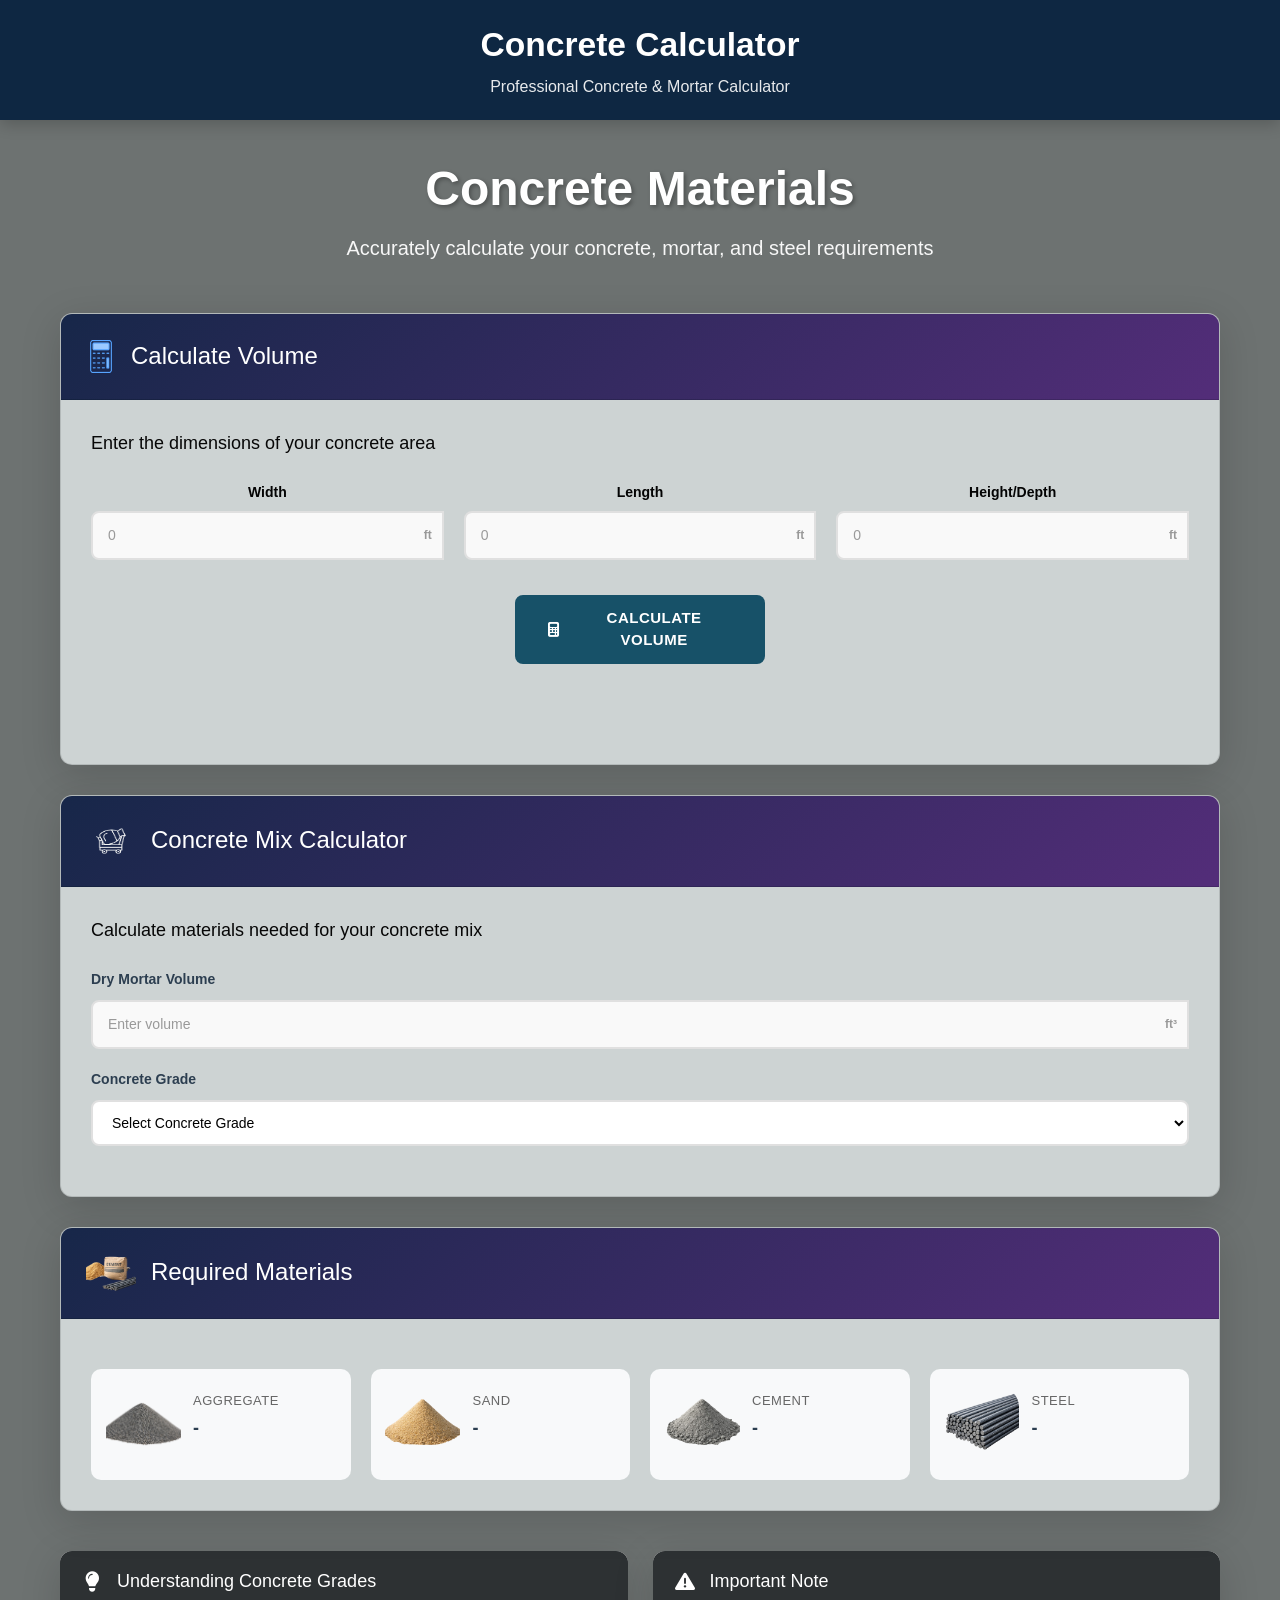
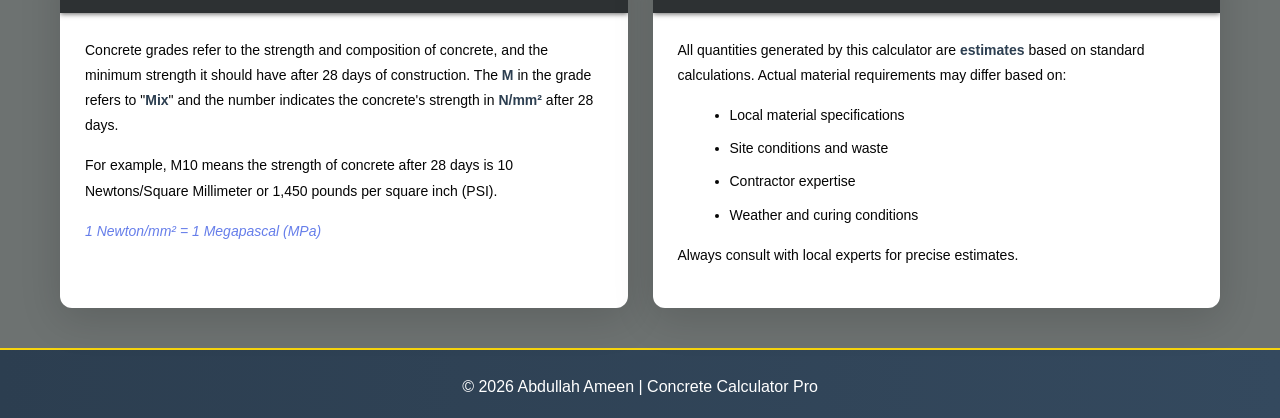
==== index.html @ f5967cc0 "new updates" ====
<!DOCTYPE html>
<html lang="en">
<head>
    <meta charset="UTF-8">
    <meta name="viewport" content="width=device-width, initial-scale=1.0">  
    <link rel="stylesheet" href="css/bootstrap.min.css">
    <link rel="stylesheet" href="css/style.css">
    <link rel="stylesheet" href="data/all.min.css">
    <link rel="stylesheet" href="data/webfonts/fa-regular-400.woff2">
    <title>Concrete Calculator - Professional Grade</title>
    <meta property="og:image:type" content="contents/concretecalculator.PNG" />
</head>
<body>
    <!-- Navigation Header -->
    <nav class="navbar">
        <div class="nav-container">
            <div class="nav-brand">
            
                <span style="font-weight: bold; font-size: 1.2em;">Concrete Calculator</span>
            </div>
            <p class="nav-subtitle">Professional Concrete & Mortar Calculator</p>
        </div>
    </nav>

    <div class="main-container">
        <!-- Hero Section -->
        <div class="hero-section">
            <div class="hero-content">
                <h1>Concrete Materials</h1>
                <p>Accurately calculate your concrete, mortar, and steel requirements</p>
            </div>
        </div>

        <!-- Main Content -->
        <div class="content-wrapper">
            <!-- Volume Calculator Section -->
            <div class="card volume-card">
                <div class="card-header">
                    <img src="data/calculator.png" alt="" class="icon">
                    <h2>Calculate Volume</h2>
                </div>
                <div class="card-body">
                    <p class="section-description">Enter the dimensions of your concrete area</p>
                    <form id="calculationForm" class="dimension-form">
                        <div class="form-row">
                            <div class="form-group">
                                <label for="a">Width</label>
                                <div class="input-group">
                                    <input type="number" id="a" placeholder="0" step="0.1" min="0">
                                    <span class="unit">ft</span>
                                </div>
                            </div>
                            <div class="form-group">
                                <label for="b">Length</label>
                                <div class="input-group">
                                    <input type="number" id="b" placeholder="0" step="0.1" min="0">
                                    <span class="unit">ft</span>
                                </div>
                            </div>
                            <div class="form-group">
                                <label for="c">Height/Depth</label>
                                <div class="input-group">
                                    <input type="number" id="c" placeholder="0" step="0.1" min="0">
                                    <span class="unit">ft</span>
                                </div>
                            </div>
                        </div>
                        <button type="button" onclick="calculate()" class="btn btn-primary allignment">
                            <i class="fas fa-calculator"></i> Calculate Volume
                        </button>
                    </form>
                    <div id="result" class="result-box"></div>
                </div>
            </div>

            <!-- Mortar Calculator Section -->
            <div class="card mortar-card">
                <div class="card-header">
                    <img src="data/mix.png" alt="" class="icon1">
                    <h2>Concrete Mix Calculator</h2>
                </div>
                <div class="card-body">
                    <p class="section-description">Calculate materials needed for your concrete mix</p>
                    
                    <div class="input-section">
                        <label for="moratrVolume" class="label-title">Dry Mortar Volume</label>
                        <div class="input-group">
                            <input type="number" id="moratrVolume" placeholder="Enter volume" step="0.1" min="0">
                            <span class="unit">ft³</span>
                        </div>
                    </div>

                    <div class="input-section">
                        <label for="ConcreteMarks" class="label-title">Concrete Grade</label>
                        <select id="ConcreteMarks" onchange="mortarcalculator()" class="select-grade">
                            <option value="" disabled selected>Select Concrete Grade</option>
                            <option value="M5-1:5:10">M5 - 1:5:10 (Weak)</option>
                            <option value="M7.5-1:4:8">M7.5 - 1:4:8</option>
                            <option value="M10-1:3:6">M10 - 1:3:6</option>
                            <option value="M15-1:2:4">M15 - 1:2:4</option>
                            <option value="M20-1:1.5:3">M20 - 1:1.5:3</option>
                            <option value="M25-1:1:2">M25 - 1:1:2 (Strong)</option>
                        </select>
                    </div>
                </div>
            </div>

            <!-- Results Section -->
            <div class="card results-card">
                <div class="card-header">
                    <img src="data/materials.png" alt="" class="icon1">
                    <h2>Required Materials</h2>
                </div>
                <div class="card-body">
                    <div class="results-grid">
                        <div class="result-item">
                            <div class="result-icon aggregate-icon">
                                <img src="assets/icons/aggregate.png" alt="Aggregate" class="result-icon-img">
                            </div>
                            <div class="result-content">
                                <p class="result-label">Aggregate</p>
                                <p class="result-value" id="aggregateResult">-</p>
                            </div>
                        </div>
                        <div class="result-item">
                            <div class="result-icon sand-icon">
                                <img src="assets/icons/sand.png" alt="Sand" class="result-icon-img">
                            </div>
                            <div class="result-content">
                                <p class="result-label">Sand</p>
                                <p class="result-value" id="sandResult">-</p>
                            </div>
                        </div>
                        <div class="result-item">
                            <div class="result-icon cement-icon">
                                <img src="assets/icons/cement.png" alt="Cement" class="result-icon-img">
                            </div>
                            <div class="result-content">
                                <p class="result-label">Cement</p>
                                <p class="result-value" id="cementResult">-</p>
                            </div>
                        </div>
                        <div class="result-item">
                            <div class="result-icon steel-icon">
                                <img src="assets/icons/steel.png" alt="Steel" class="result-icon-img">
                            </div>
                            <div class="result-content">
                                <p class="result-label">Steel</p>
                                <p class="result-value" id="steelResult">-</p>
                            </div>
                        </div>
                    </div>
                </div>
            </div>

            <!-- Information Section -->
            <div class="info-section">
                <div class="info-card notes-card">
                    <div class="info-header">
                        <i class="fas fa-lightbulb"></i>
                        <h3>Understanding Concrete Grades</h3>
                    </div>
                    <div class="info-content">
                        <p>Concrete grades refer to the strength and composition of concrete, and the minimum strength it should have after 28 days of construction. The <strong>M</strong> in the grade refers to "<strong>Mix</strong>" and the number indicates the concrete's strength in <strong>N/mm²</strong> after 28 days.</p>
                        <p>For example, M10 means the strength of concrete after 28 days is 10 Newtons/Square Millimeter or 1,450 pounds per square inch (PSI).</p>
                        <p><em>1 Newton/mm² = 1 Megapascal (MPa)</em></p>
                    </div>
                </div>

                <div class="info-card disclaimer-card">
                    <div class="info-header">
                        <i class="fas fa-exclamation-triangle"></i>
                        <h3>Important Note</h3>
                    </div>
                    <div class="info-content">
                        <p>All quantities generated by this calculator are <strong>estimates</strong> based on standard calculations. Actual material requirements may differ based on:</p>
                        <ul>
                            <li>Local material specifications</li>
                            <li>Site conditions and waste</li>
                            <li>Contractor expertise</li>
                            <li>Weather and curing conditions</li>
                        </ul>
                        <p>Always consult with local experts for precise estimates.</p>
                    </div>
                </div>
            </div>
        </div>
    </div>

    <!-- Footer -->
    <footer class="footer">
        <div class="footer-content">
            <p>&copy; <span id="year"></span> Abdullah Ameen | Concrete Calculator Pro</p>
        </div>
    </footer>

    <script type="text/javascript" src="js/script.js"></script>
</body>
</html>
---- css/style.css ----
* {
    margin: 0;
    padding: 0;
    box-sizing: border-box;
}

body {
    font-family: 'Segoe UI', Tahoma, Geneva, Verdana, sans-serif;
    background: #6d7271;
    min-height: 100vh;
    color: #333;
}

/* Navigation */
.navbar {
    background: #0e2742;
    color: white;
    padding: 20px 0;
    box-shadow: 0 4px 15px rgba(0, 0, 0, 0.2);
    position: sticky;
    top: 0;
    height: 120px;
    z-index: 100;
}

.nav-container {
    max-width: 1200px;
    margin: 0 auto;
    padding: 0 20px;
}

.nav-brand {
    font-size: 28px;
    font-weight: 700;
    display: flex;
    align-items: center;
    gap: 12px;
}

.nav-subtitle {
    font-size: 16px;
    opacity: 0.9;
    margin-top: 5px;
    font-weight: 300;
    text-align: center;
}

/* Main Container */
.main-container {
    max-width: 1200px;
    margin: 0 auto;
    padding: 0 20px;
    padding-top: 40px;
    padding-bottom: 40px;
}

/* Hero Section */
.hero-section {
    text-align: center;
    color: white;
    margin-bottom: 50px;
    animation: fadeInDown 0.8s ease-out;
}

.hero-content h1 {
    font-size: 48px;
    font-weight: 800;
    margin-bottom: 15px;
    text-shadow: 2px 2px 4px rgba(0, 0, 0, 0.3);
}

.hero-content p {
    font-size: 20px;
    opacity: 0.95;
    font-weight: 300;
}

/* Cards */
.card {
    background: rgb(205, 211, 211);
    border-radius: 12px;
    box-shadow: 0 10px 40px rgba(0, 0, 0, 0.15);
    margin-bottom: 30px;
    overflow: hidden;
    animation: fadeInUp 0.8s ease-out;
    transition: transform 0.3s ease, box-shadow 0.3s ease;
}

.card:hover {
    transform: translateY(-5px);
    box-shadow: 0 15px 50px rgba(0, 0, 0, 0.2);
}

.card-header {
    background: linear-gradient(135deg, #172749 0%, #532d79 100%);
    color: white;
    padding: 25px;
    display: flex;
    align-items: center;
    gap: 15px;
    font-size: 24px;
}

.card-header h2 {
    font-size: 24px;
    margin: 0;
}

.card-body {
    padding: 30px;
}

.section-description {
    color: #070707;
    margin-bottom: 25px;
    font-size: 18px;
    font-weight: 500;
}

/* Form Styles */
.dimension-form {
    margin-bottom: 20px;
    text-align: center;
}

.form-row {
    display: grid;
    grid-template-columns: repeat(auto-fit, minmax(150px, 1fr));
    gap: 20px;
    margin-bottom: 35px;
}

.form-group {
    display: flex;
    flex-direction: column;
}

.form-group label {
    font-weight: 600;
    margin-bottom: 8px;
    color: #030303;
    font-size: 14px;
}

.input-group {
    position: relative;
    display: flex;
    align-items: center;
}

.input-group input,
.input-group select {
    width: 100%;
    padding: 12px 40px 12px 15px;
    border: 2px solid #e0e0e0;
    border-radius: 8px;
    font-size: 14px;
    transition: all 0.3s ease;
    background: #f9f9f9;
}

.input-group input:focus,
.input-group select:focus {
    outline: none;
    border-color: #667eea;
    background: white;
    box-shadow: 0 0 0 4px rgba(102, 126, 234, 0.1);
}

.input-group input::placeholder {
    color: #999;
}

.unit {
    position: absolute;
    right: 12px;
    color: #999;
    font-weight: 600;
    font-size: 12px;
    pointer-events: none;
}

.input-section {
    margin-bottom: 20px;
}

.label-title {
    display: block;
    font-weight: 600;
    margin-bottom: 10px;
    color: #2c3e50;
    font-size: 14px;
}

#moratrVolume,
#ConcreteMarks {
    width: 100%;
}

.select-grade {
    width: 100%;
    padding: 12px 15px;
    border: 2px solid #e0e0e0;
    border-radius: 8px;
    font-size: 14px;
    background: white;
    cursor: pointer;
    transition: all 0.3s ease;
}

.select-grade:focus {
    outline: none;
    border-color: #667eea;
    box-shadow: 0 0 0 4px rgba(102, 126, 234, 0.1);
}

.select-grade option {
    padding: 8px;
}

/* Buttons */
.btn {
    padding: 12px 30px;
    border: none;
    border-radius: 8px;
    font-size: 15px;
    font-weight: 600;
    cursor: pointer;
    display: inline-flex;
    align-items: center;
    gap: 10px;
    transition: all 0.3s ease;
    text-transform: uppercase;
    letter-spacing: 0.5px;
}

.btn-primary {
    background: #175168;
    color: white;
    width: auto;
    
}

.btn-primary:hover {
    transform: translateY(-2px);
    box-shadow: 0 8px 20px rgba(102, 126, 234, 0.3);
    
}

.btn-primary:active {
    transform: translateY(0);
}

/* Result Box */
.result-box {
    margin-top: 20px;
    padding: 15px 20px;
    background: linear-gradient(135deg, #e8f4f8 0%, #f0e8f8 100%);
    border-left: 4px solid #667eea;
    border-radius: 8px;
    font-size: 16px;
    font-weight: 600;
    color: #2c3e50;
    min-height: 50px;
    display: flex;
    align-items: center;
    justify-content: center;
    animation: slideInUp 0.5s ease-out;
}

.result-box:empty {
    visibility: hidden;
}

/* Results Grid */
.results-grid {
    display: grid;
    grid-template-columns: repeat(auto-fit, minmax(200px, 1fr));
    gap: 20px;
    margin-top: 20px;
}

.result-item {
    display: flex;
    align-items: center;
    padding: 20px;
    background: #f8f9fa;
    border-radius: 10px;
    border: 2px solid transparent;
    transition: all 0.3s ease;
}

.result-item:hover {
    border-color: #667eea;
    background: #f0f3ff;
    transform: translateY(-3px);
}

.result-icon {
    width: 60px;
    height: 60px;
    border-radius: 50%;
    display: flex;
    align-items: center;
    justify-content: center;
    font-size: 24px;
    margin-right: 20px;
    flex-shrink: 0;
}

.result-icon-img {
    width: 75px;
    height: 75px;
    object-fit: contain;
    display: block;
    border-radius: 20px;
    
}

.result-content {
    flex-grow: 1;
}

.result-label {
    color: #666;
    font-size: 13px;
    font-weight: 500;
    text-transform: uppercase;
    letter-spacing: 0.5px;
    margin-bottom: 5px;
}

.result-value {
    font-size: 18px;
    font-weight: 700;
    color: #2c3e50;
}

/* Info Section */
.info-section {
    display: grid;
    grid-template-columns: repeat(auto-fit, minmax(300px, 1fr));
    gap: 25px;
    margin-top: 40px;
}

.info-card {
    background: white;
    border-radius: 12px;
    box-shadow: 0 10px 40px rgba(0, 0, 0, 0.15);
    overflow: hidden;
    animation: fadeInUp 1s ease-out;
}

.info-header {
    background: #2d3133 ;
    color: white;
    padding: 20px;
    display: flex;
    align-items: center;
    gap: 12px;
    font-size: 20px;
    box-shadow: 0 1px 5px rgba(0, 0, 0, 0.6);
}


.info-header h3 {
    font-size: 18px;
    margin: 0;
}

.info-content {
    padding: 25px;
    line-height: 1.8;
    color: #050505;
    font-size: 14px;
}

.info-content p {
    margin-bottom: 15px;
}

.info-content ul {
    margin-left: 20px;
    margin-bottom: 15px;
}

.info-content li {
    margin-bottom: 8px;
}

.info-content strong {
    color: #2c3e50;
    font-weight: 600;
}

.info-content em {
    color: #667eea;
}

/* Footer */
.footer {
    background: linear-gradient(90deg, #2c3e50 0%, #34495e 100%);
    color: white;
    text-align: center;
    padding: 20px;
    border-top: 2px solid #f7d40e;
    height: 70px;
}

.footer-content p {
    margin: 5px 0;
}

.footer-subtitle {
    font-size: 13px;
    opacity: 0.8;
    font-weight: 300;
    letter-spacing: 1px;
}

/* Animations */
@keyframes fadeInDown {
    from {
        opacity: 0;
        transform: translateY(-30px);
    }
    to {
        opacity: 1;
        transform: translateY(0);
    }
}

@keyframes fadeInUp {
    from {
        opacity: 0;
        transform: translateY(30px);
    }
    to {
        opacity: 1;
        transform: translateY(0);
    }
}

@keyframes slideInUp {
    from {
        opacity: 0;
        transform: translateY(20px);
    }
    to {
        opacity: 1;
        transform: translateY(0);
    }
}

/* Responsive Design */
@media (max-width: 768px) {
    .hero-content h1 {
        font-size: 32px;
    }

    .hero-content p {
        font-size: 16px;
    }

    .card-header {
        padding: 20px;
        font-size: 20px;
    }

    .card-body {
        padding: 20px;
    }

    .form-row {
        grid-template-columns: 1fr;
    }

    .results-grid {
        grid-template-columns: 1fr;
    }

    .result-item {
        flex-direction: column;
        text-align: center;
    }

    .result-icon {
        margin-right: 0;
        margin-bottom: 15px;
    }
}

/* Utility Classes */
output {
    display: block;
}

input::-webkit-outer-spin-button,
input::-webkit-inner-spin-button {
    -webkit-appearance: none;
    margin: 0;
}

input[type=number] {
    -moz-appearance: textfield;
}

.allignment{
    width: 250px;
    text-align: center;
    item-align: center;
}

.icon{
    width: 30px;
    height: 35px;
   
}

.icon1{
    width: 50px;
    height: 40px;
}
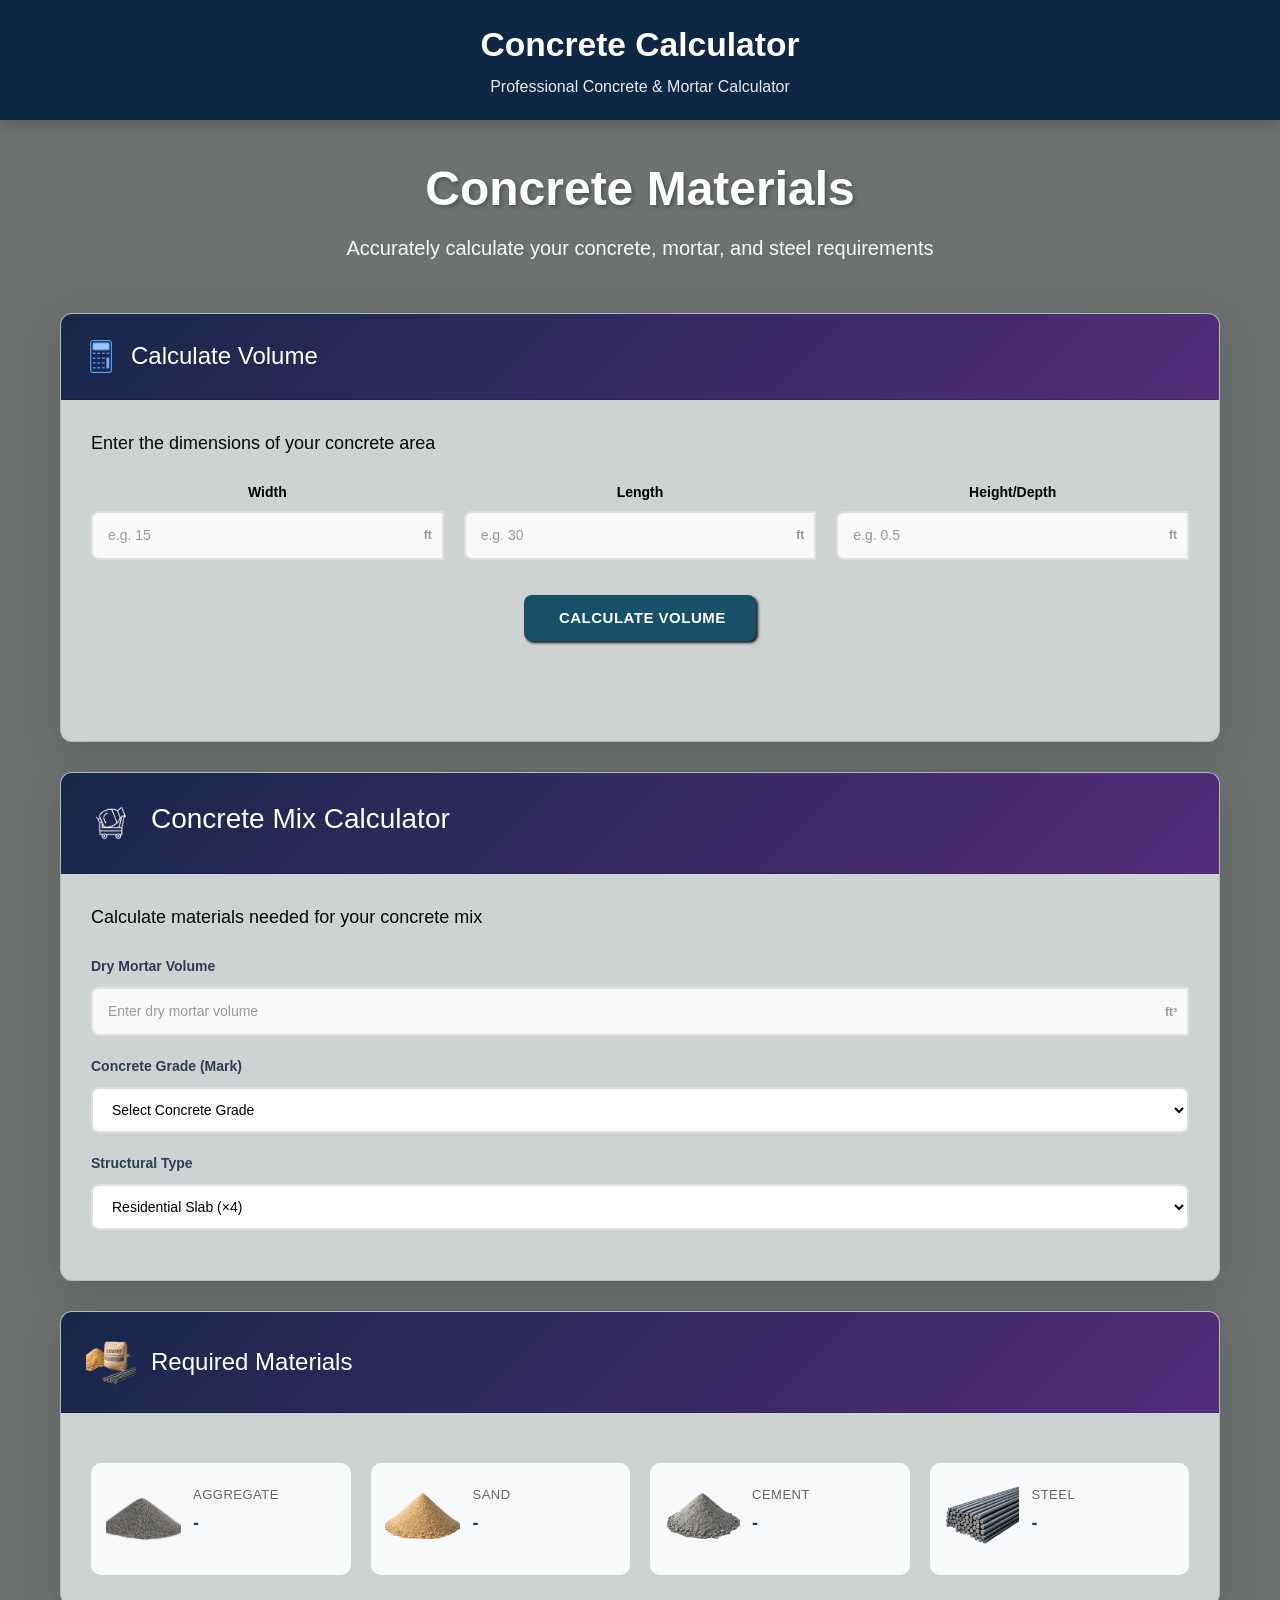
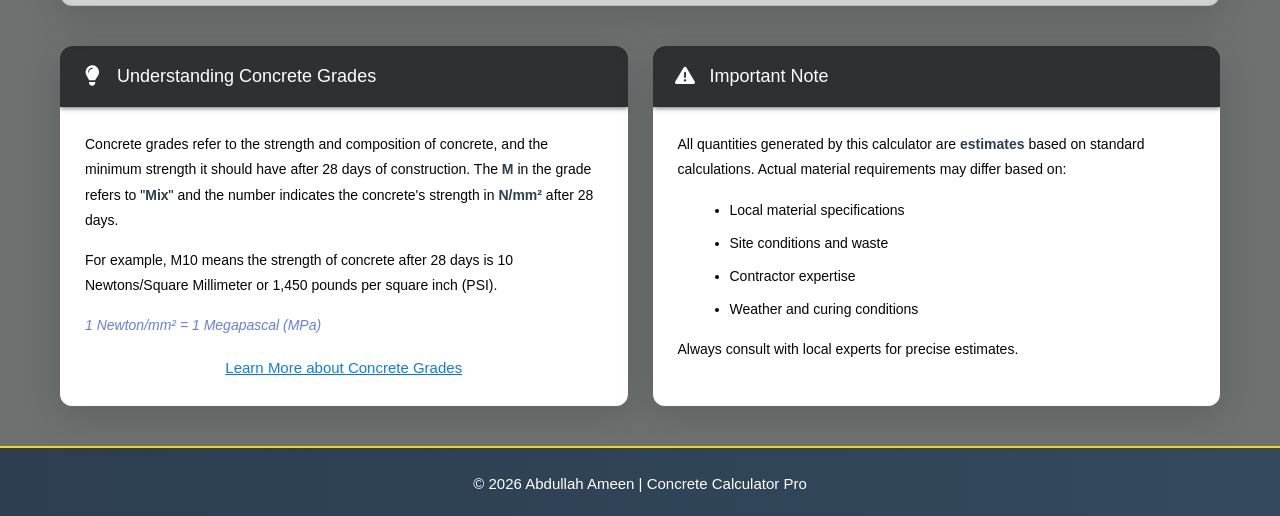
==== commit 62611204: "more data added" ====
--- a/index.html
+++ b/index.html
@@ -7,8 +7,8 @@
     <link rel="stylesheet" href="css/style.css">
     <link rel="stylesheet" href="data/all.min.css">
     <link rel="stylesheet" href="data/webfonts/fa-regular-400.woff2">
-    <title>Concrete Calculator - Professional Grade</title>
-    <meta property="og:image:type" content="contents/concretecalculator.PNG" />
+    <title>Concrete Materials Calculator - Professional Grade</title>
+    <meta property="og:image:type" content="data/materials.png" />
 </head>
 <body>
     <!-- Navigation Header -->
@@ -37,7 +37,7 @@
             <div class="card volume-card">
                 <div class="card-header">
                     <img src="data/calculator.png" alt="" class="icon">
-                    <h2>Calculate Volume</h2>
+                    <h2> Calculate Volume</h2>
                 </div>
                 <div class="card-body">
                     <p class="section-description">Enter the dimensions of your concrete area</p>
@@ -46,27 +46,27 @@
                             <div class="form-group">
                                 <label for="a">Width</label>
                                 <div class="input-group">
-                                    <input type="number" id="a" placeholder="0" step="0.1" min="0">
+                                    <input type="number" id="a" placeholder="e.g. 15" step="0.1" min="0">
                                     <span class="unit">ft</span>
                                 </div>
                             </div>
                             <div class="form-group">
                                 <label for="b">Length</label>
                                 <div class="input-group">
-                                    <input type="number" id="b" placeholder="0" step="0.1" min="0">
+                                    <input type="number" id="b" placeholder="e.g. 30" step="0.1" min="0">
                                     <span class="unit">ft</span>
                                 </div>
                             </div>
                             <div class="form-group">
                                 <label for="c">Height/Depth</label>
                                 <div class="input-group">
-                                    <input type="number" id="c" placeholder="0" step="0.1" min="0">
+                                    <input type="number" id="c" placeholder="e.g. 0.5" step="0.1" min="0">
                                     <span class="unit">ft</span>
                                 </div>
                             </div>
                         </div>
                         <button type="button" onclick="calculate()" class="btn btn-primary allignment">
-                            <i class="fas fa-calculator"></i> Calculate Volume
+                         &nbsp;Calculate Volume
                         </button>
                     </form>
                     <div id="result" class="result-box"></div>
@@ -77,7 +77,7 @@
             <div class="card mortar-card">
                 <div class="card-header">
                     <img src="data/mix.png" alt="" class="icon1">
-                    <h2>Concrete Mix Calculator</h2>
+                    <h3>Concrete Mix Calculator</h3>
                 </div>
                 <div class="card-body">
                     <p class="section-description">Calculate materials needed for your concrete mix</p>
@@ -85,13 +85,13 @@
                     <div class="input-section">
                         <label for="moratrVolume" class="label-title">Dry Mortar Volume</label>
                         <div class="input-group">
-                            <input type="number" id="moratrVolume" placeholder="Enter volume" step="0.1" min="0">
+                            <input type="number" id="moratrVolume" placeholder="Enter dry mortar volume" step="0.1" min="0">
                             <span class="unit">ft³</span>
                         </div>
                     </div>
 
                     <div class="input-section">
-                        <label for="ConcreteMarks" class="label-title">Concrete Grade</label>
+                        <label for="ConcreteMarks" class="label-title">Concrete Grade (Mark)</label>
                         <select id="ConcreteMarks" onchange="mortarcalculator()" class="select-grade">
                             <option value="" disabled selected>Select Concrete Grade</option>
                             <option value="M5-1:5:10">M5 - 1:5:10 (Weak)</option>
@@ -102,7 +102,18 @@
                             <option value="M25-1:1:2">M25 - 1:1:2 (Strong)</option>
                         </select>
                     </div>
-                </div>
+
+                    <div class="input-section">
+                        <label for="steelType" class="label-title">Structural Type</label>
+                        <select id="steelType" onchange="mortarcalculator()" class="select-grade">
+                            <option value="residential" selected>Residential Slab (×4)</option>
+                            <option value="footing">Footing (×6)</option>
+                            <option value="beam_column">Beam & Column (×8)</option>
+                            <option value="heavy">Heavily Reinforced (×12)</option>
+                        </select>
+                    </div>
+                </div>
+            
             </div>
 
             <!-- Results Section -->
@@ -164,6 +175,7 @@
                         <p>Concrete grades refer to the strength and composition of concrete, and the minimum strength it should have after 28 days of construction. The <strong>M</strong> in the grade refers to "<strong>Mix</strong>" and the number indicates the concrete's strength in <strong>N/mm²</strong> after 28 days.</p>
                         <p>For example, M10 means the strength of concrete after 28 days is 10 Newtons/Square Millimeter or 1,450 pounds per square inch (PSI).</p>
                         <p><em>1 Newton/mm² = 1 Megapascal (MPa)</em></p>
+                        <div style="text-align:center;"><a href="ConcreteMark.html"  target="_blank"><span style="color:rgb(10, 126, 235); font-size:15px;"> Learn More about Concrete Grades</span></a></div>
                     </div>
                 </div>
 
@@ -190,7 +202,7 @@
     <!-- Footer -->
     <footer class="footer">
         <div class="footer-content">
-            <p>&copy; <span id="year"></span> Abdullah Ameen | Concrete Calculator Pro</p>
+            <p class="footer-text">&copy; <span id="year"></span> Abdullah Ameen | Concrete Calculator Pro</p>
         </div>
     </footer>
 
--- a/css/style.css
+++ b/css/style.css
@@ -232,12 +232,16 @@
     transition: all 0.3s ease;
     text-transform: uppercase;
     letter-spacing: 0.5px;
+    text-align: center;
+    
+    box-shadow:2px 2px 3px rgba(0, 0, 0, 0.9);  
 }
 
 .btn-primary {
     background: #175168;
     color: white;
     width: auto;
+    text-align: center;
     
 }
 
@@ -313,8 +317,7 @@
     height: 75px;
     object-fit: contain;
     display: block;
-    border-radius: 20px;
-    
+    border-radius: 5px;
 }
 
 .result-content {
@@ -507,7 +510,7 @@
 }
 
 .allignment{
-    width: 250px;
+    width: auto;
     text-align: center;
     item-align: center;
 }
@@ -520,5 +523,11 @@
 
 .icon1{
     width: 50px;
-    height: 40px;
+    height: 50px;
+    
+}
+
+.footer-text{
+    font-size: 15px;
+    
 }
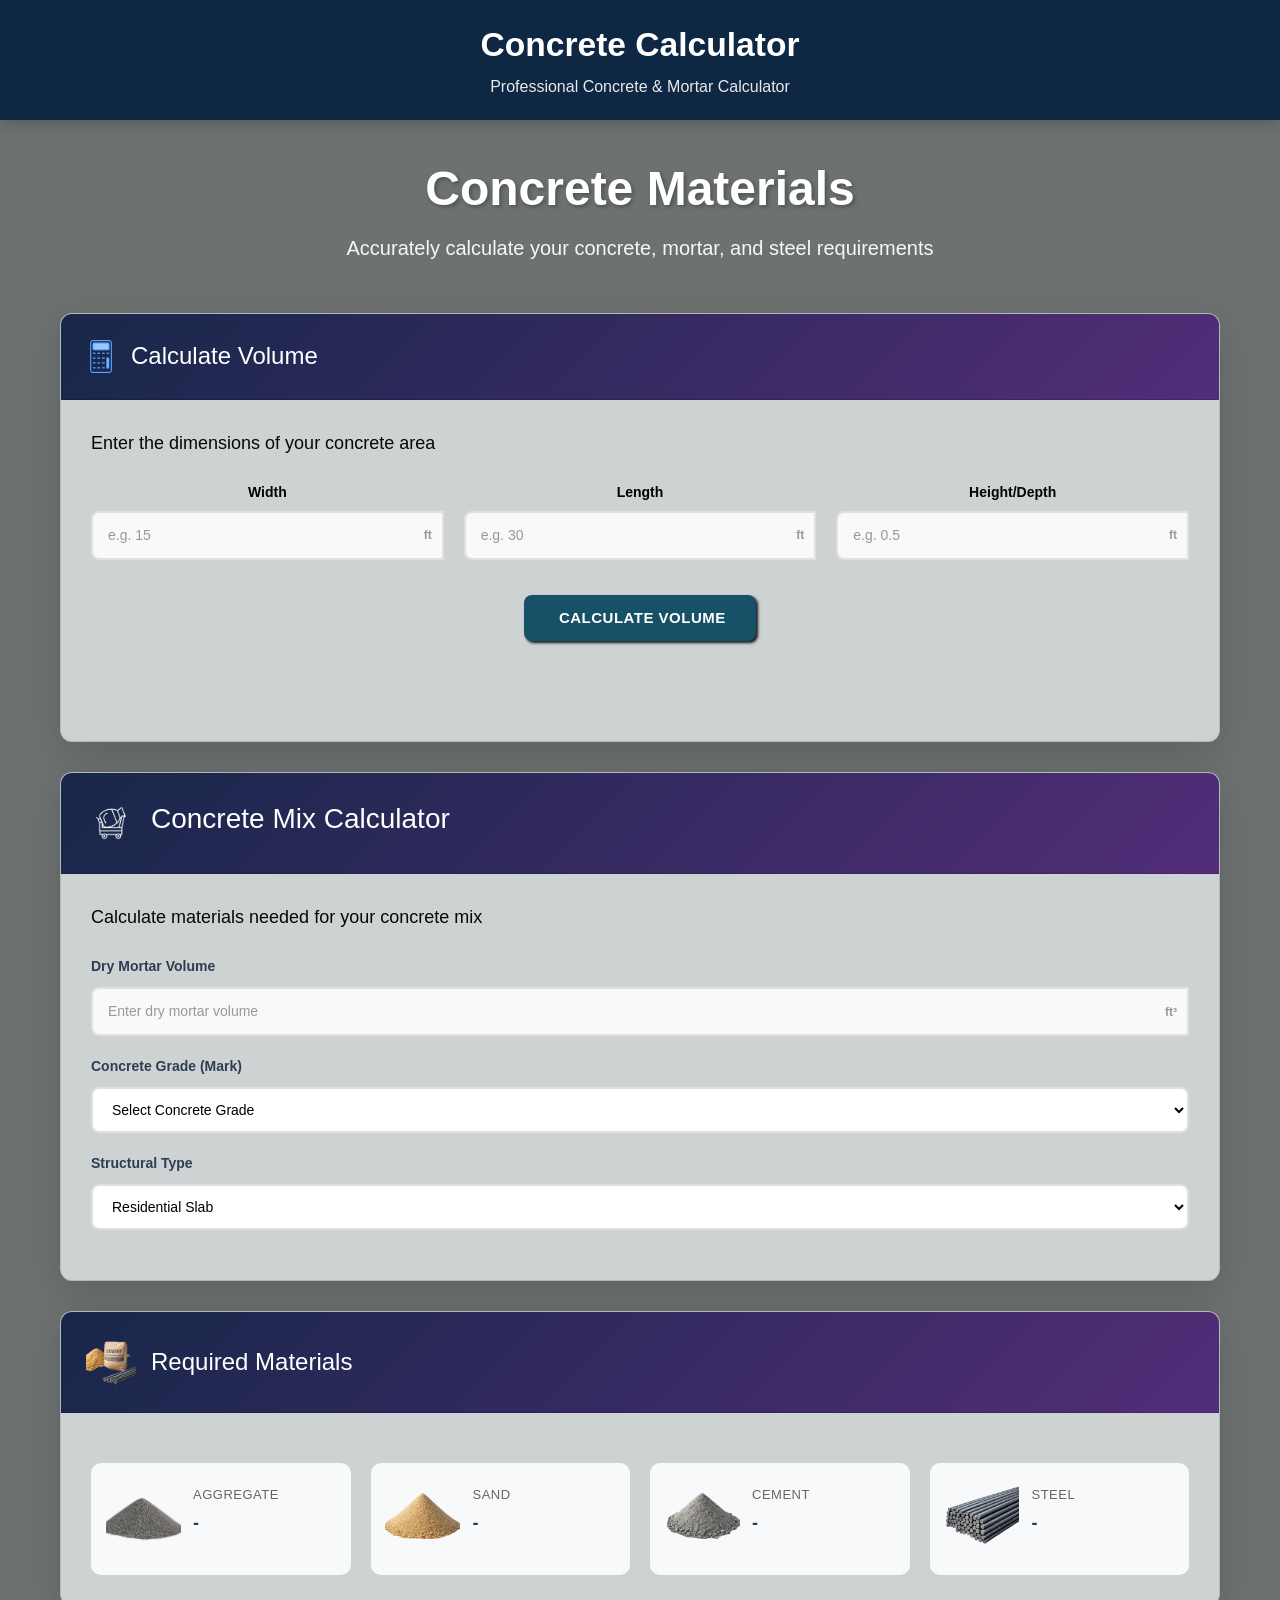
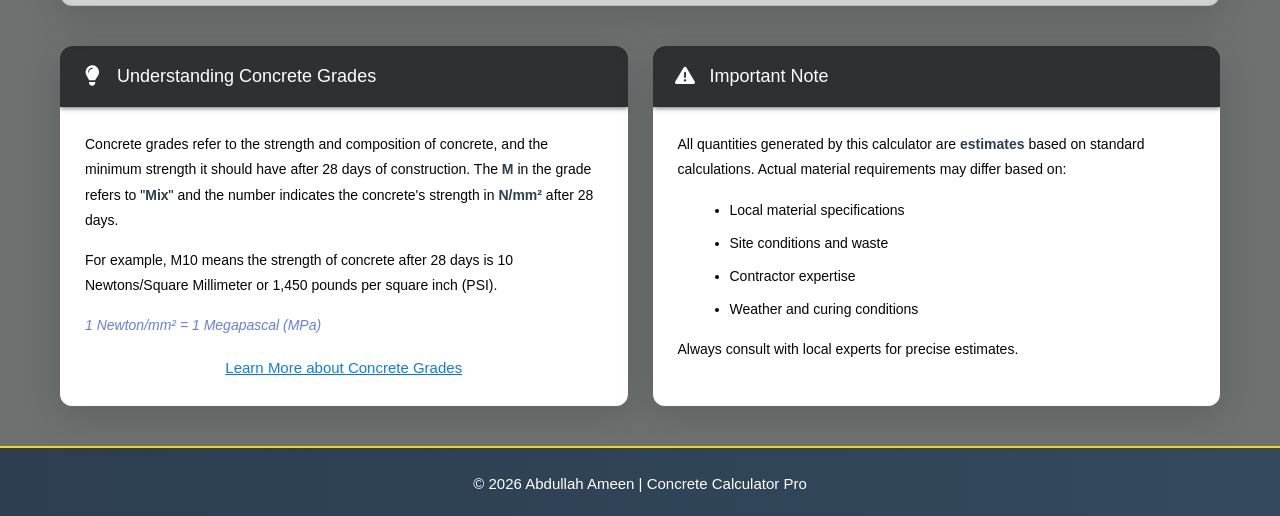
==== commit 756b58f4: "new changes" ====
--- a/index.html
+++ b/index.html
@@ -106,10 +106,10 @@
                     <div class="input-section">
                         <label for="steelType" class="label-title">Structural Type</label>
                         <select id="steelType" onchange="mortarcalculator()" class="select-grade">
-                            <option value="residential" selected>Residential Slab (×4)</option>
-                            <option value="footing">Footing (×6)</option>
-                            <option value="beam_column">Beam & Column (×8)</option>
-                            <option value="heavy">Heavily Reinforced (×12)</option>
+                            <option value="residential" selected>Residential Slab</option>
+                            <option value="footing">Footing</option>
+                            <option value="beam_column">Beam & Column</option>
+                            <option value="heavy">Heavily Reinforced</option>
                         </select>
                     </div>
                 </div>
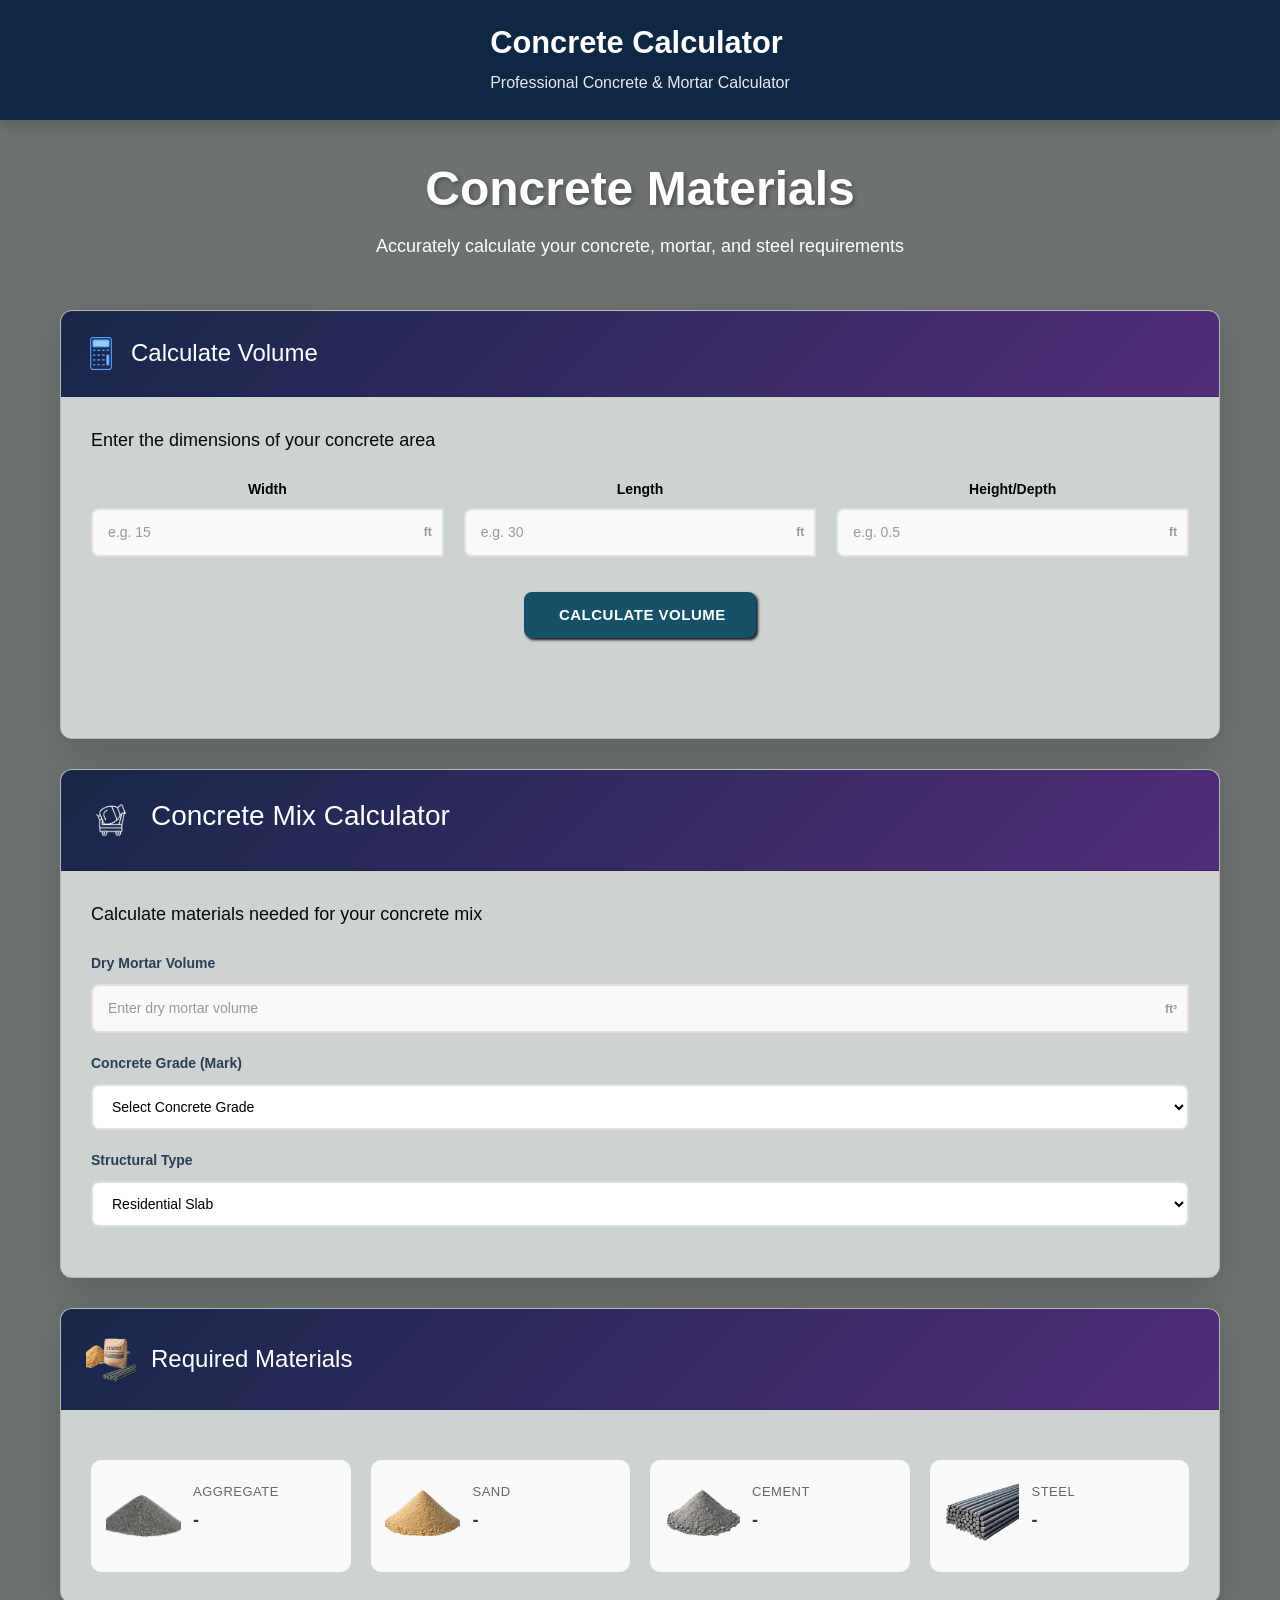
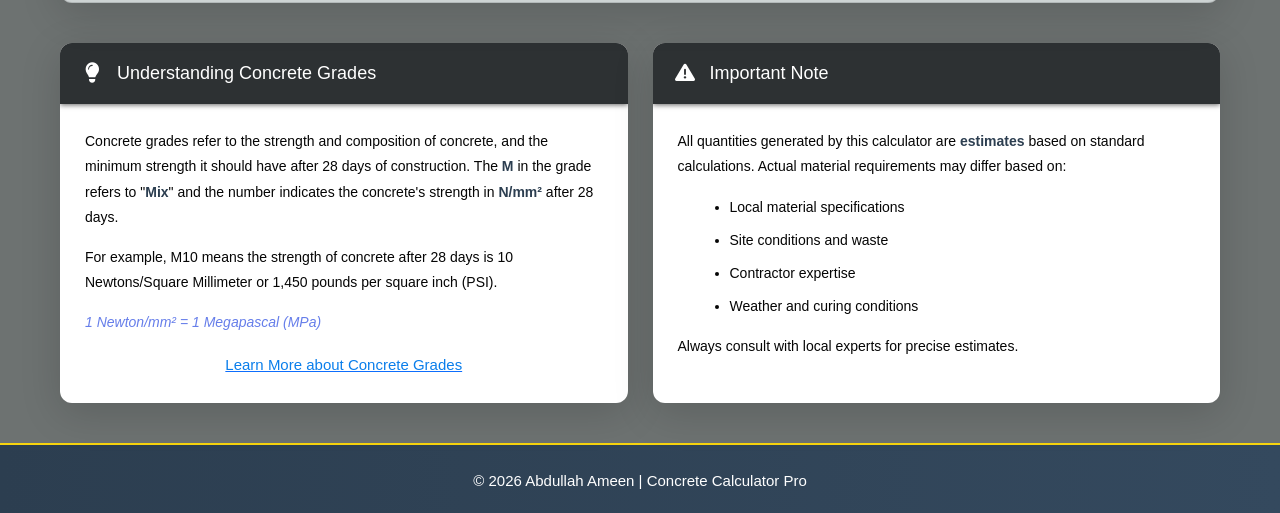
==== commit 2117dc00: "font change" ====
--- a/index.html
+++ b/index.html
@@ -16,7 +16,7 @@
         <div class="nav-container">
             <div class="nav-brand">
             
-                <span style="font-weight: bold; font-size: 1.2em;">Concrete Calculator</span>
+                <span style="font-weight: bold; font-size: 1.1em;">Concrete Calculator</span>
             </div>
             <p class="nav-subtitle">Professional Concrete & Mortar Calculator</p>
         </div>
--- a/css/style.css
+++ b/css/style.css
@@ -67,12 +67,14 @@
     font-weight: 800;
     margin-bottom: 15px;
     text-shadow: 2px 2px 4px rgba(0, 0, 0, 0.3);
+
 }
 
 .hero-content p {
-    font-size: 20px;
-    opacity: 0.95;
+    font-size: 18px;
+    opacity: 1;
     font-weight: 300;
+    text-align: center;
 }
 
 /* Cards */
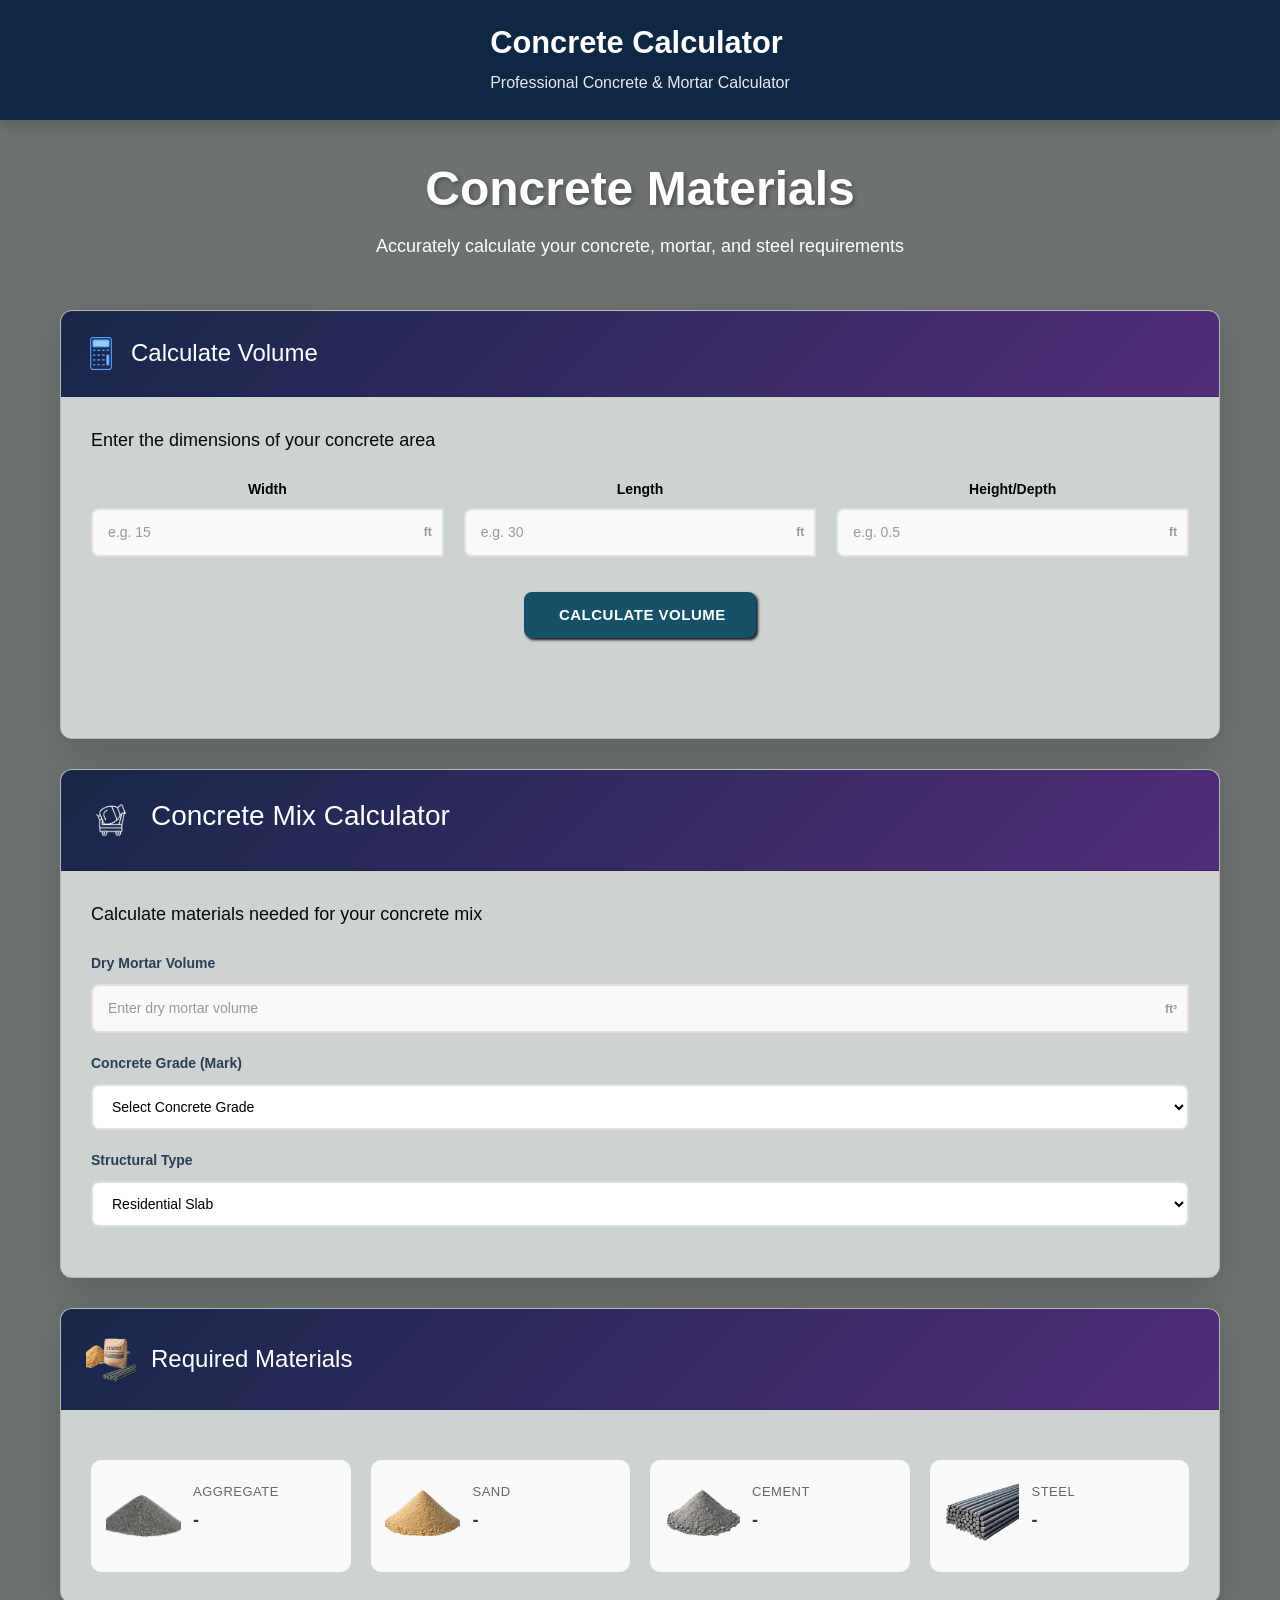
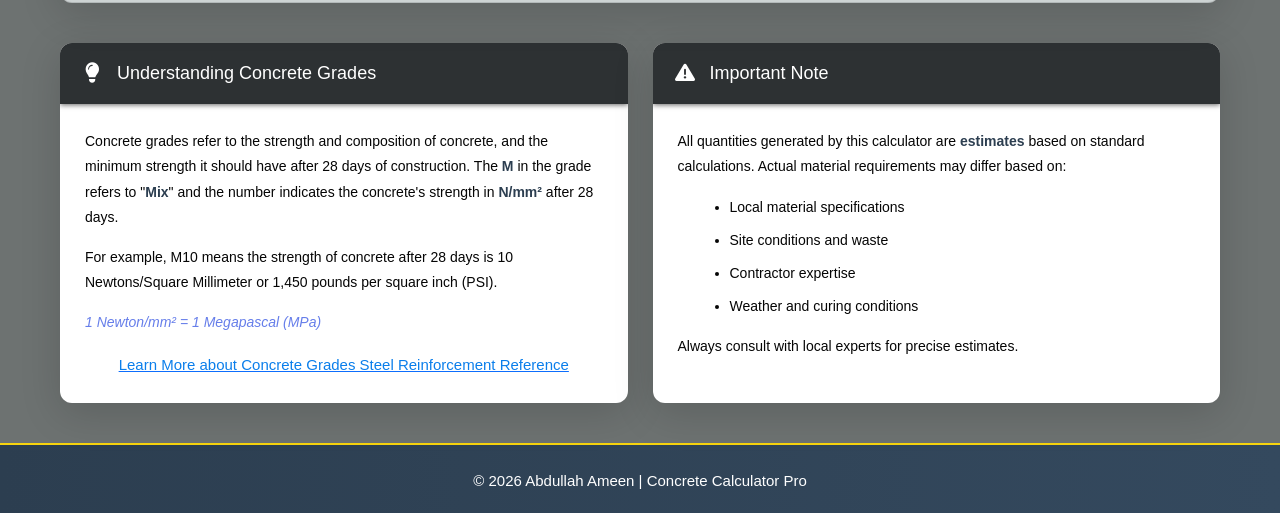
==== commit 5863252e: "updated" ====
--- a/index.html
+++ b/index.html
@@ -175,7 +175,7 @@
                         <p>Concrete grades refer to the strength and composition of concrete, and the minimum strength it should have after 28 days of construction. The <strong>M</strong> in the grade refers to "<strong>Mix</strong>" and the number indicates the concrete's strength in <strong>N/mm²</strong> after 28 days.</p>
                         <p>For example, M10 means the strength of concrete after 28 days is 10 Newtons/Square Millimeter or 1,450 pounds per square inch (PSI).</p>
                         <p><em>1 Newton/mm² = 1 Megapascal (MPa)</em></p>
-                        <div style="text-align:center;"><a href="ConcreteMark.html"  target="_blank"><span style="color:rgb(10, 126, 235); font-size:15px;"> Learn More about Concrete Grades</span></a></div>
+                        <div style="text-align:center;"><a href="ConcreteMark.html"  target="_blank"><span style="color:rgb(10, 126, 235); font-size:15px;"> Learn More about Concrete Grades Steel Reinforcement Reference</span></a></div>
                     </div>
                 </div>
 
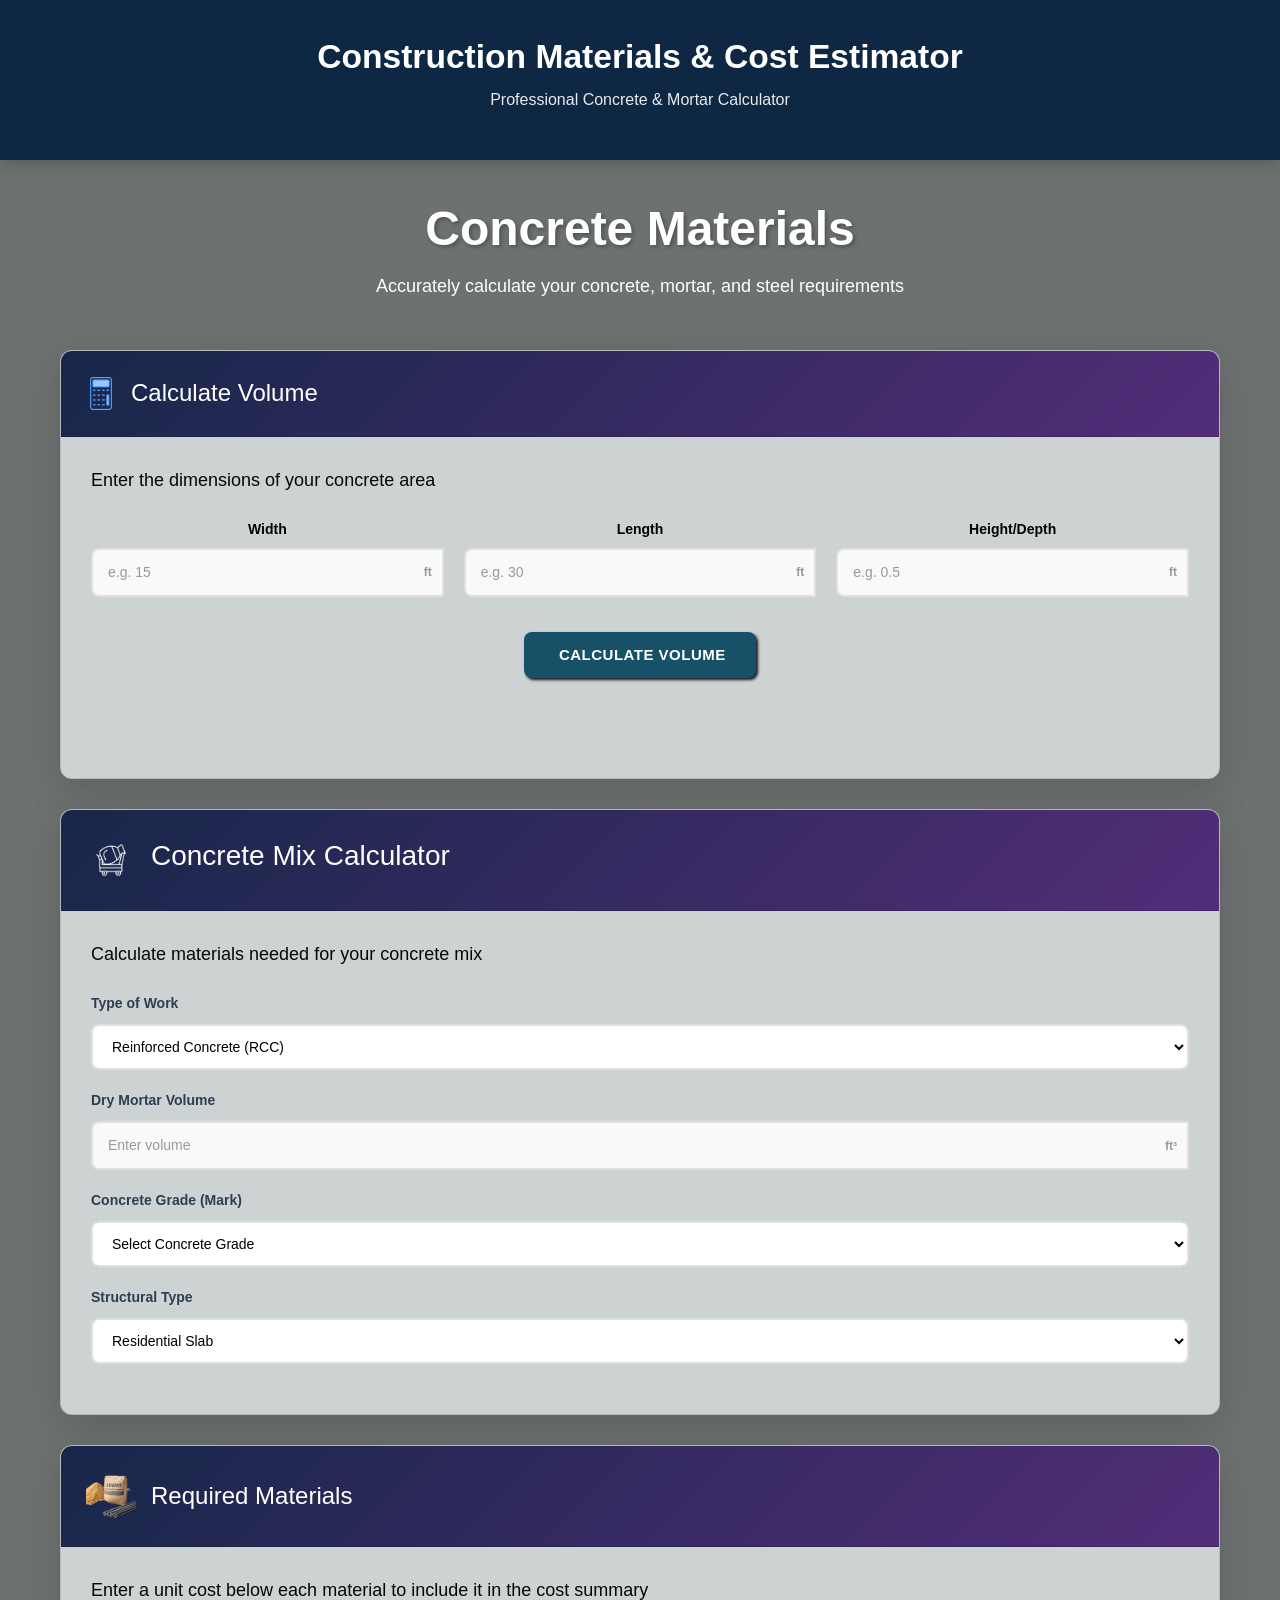
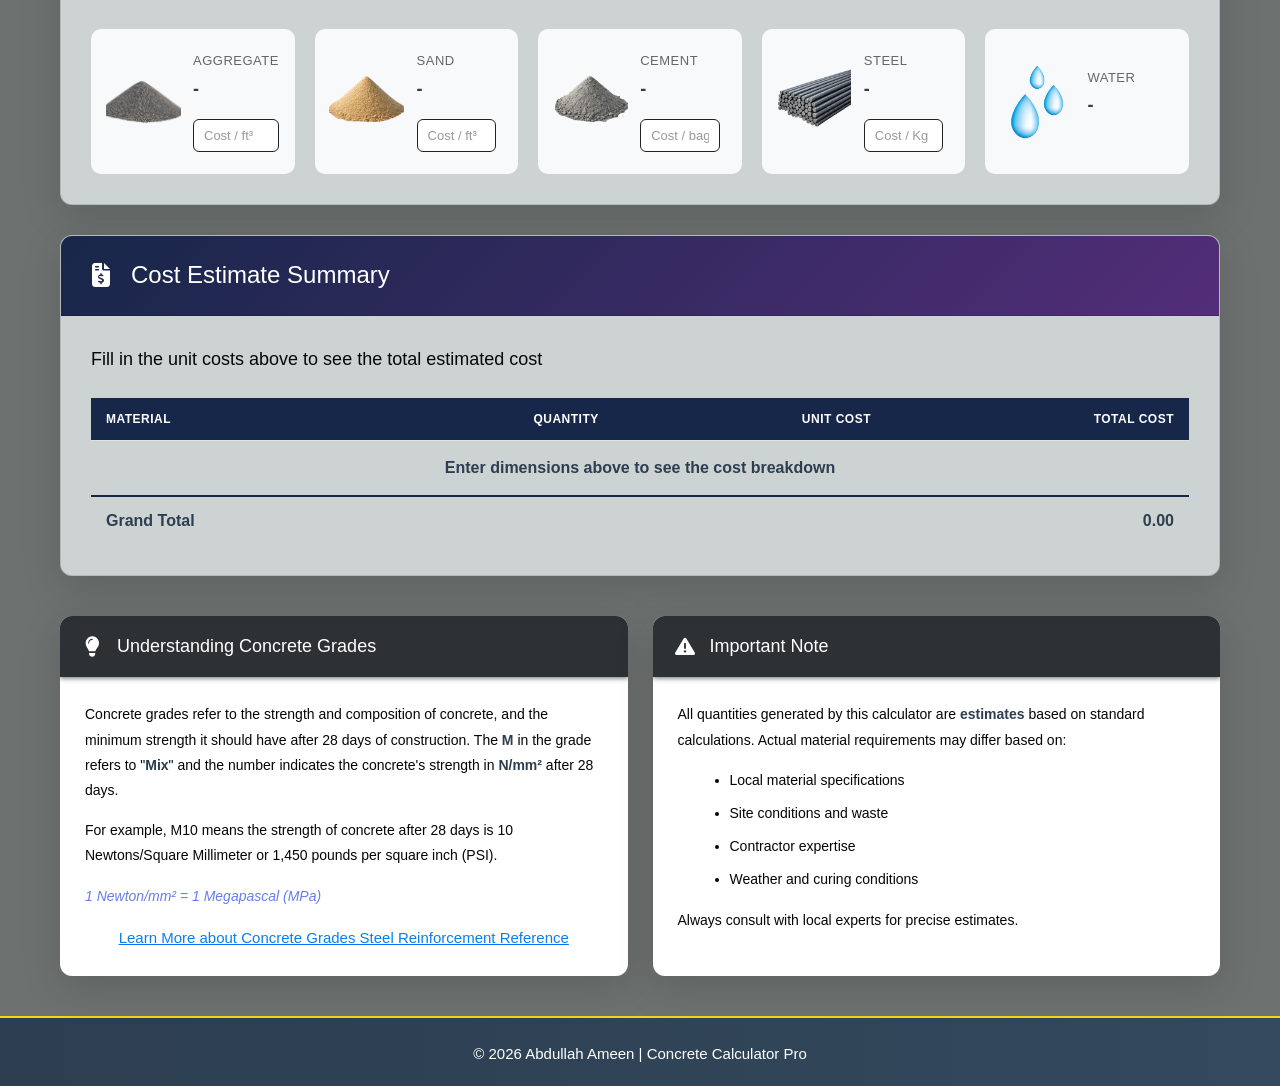
==== commit 8abba07c: "updates" ====
--- a/index.html
+++ b/index.html
@@ -14,9 +14,8 @@
     <!-- Navigation Header -->
     <nav class="navbar">
         <div class="nav-container">
-            <div class="nav-brand">
-            
-                <span style="font-weight: bold; font-size: 1.1em;">Concrete Calculator</span>
+            <div class="nav-brand" style="text-align: center;">
+                <span style="font-weight: bold; font-size: 1.2em;">Construction Materials & Cost Estimator</span>
             </div>
             <p class="nav-subtitle">Professional Concrete & Mortar Calculator</p>
         </div>
@@ -81,16 +80,25 @@
                 </div>
                 <div class="card-body">
                     <p class="section-description">Calculate materials needed for your concrete mix</p>
-                    
+
                     <div class="input-section">
-                        <label for="moratrVolume" class="label-title">Dry Mortar Volume</label>
+                        <label for="workType" class="label-title">Type of Work</label>
+                        <select id="workType" onchange="handleWorkTypeChange()" class="select-grade">
+                            <option value="rcc" selected>Reinforced Concrete (RCC)</option>
+                            <option value="brick">Brick Masonry</option>
+                            <option value="stone">Stone Masonry</option>
+                        </select>
+                    </div>
+
+                    <div class="input-section">
+                        <label for="moratrVolume" class="label-title" id="volumeLabel">Dry Mortar Volume</label>
                         <div class="input-group">
-                            <input type="number" id="moratrVolume" placeholder="Enter dry mortar volume" step="0.1" min="0">
+                            <input type="number" id="moratrVolume" placeholder="Enter volume" step="0.1" min="0" oninput="mortarcalculator()">
                             <span class="unit">ft³</span>
                         </div>
                     </div>
 
-                    <div class="input-section">
+                    <div class="input-section" id="concreteGradeSection">
                         <label for="ConcreteMarks" class="label-title">Concrete Grade (Mark)</label>
                         <select id="ConcreteMarks" onchange="mortarcalculator()" class="select-grade">
                             <option value="" disabled selected>Select Concrete Grade</option>
@@ -103,7 +111,7 @@
                         </select>
                     </div>
 
-                    <div class="input-section">
+                    <div class="input-section" id="structuralTypeSection">
                         <label for="steelType" class="label-title">Structural Type</label>
                         <select id="steelType" onchange="mortarcalculator()" class="select-grade">
                             <option value="residential" selected>Residential Slab</option>
@@ -112,8 +120,18 @@
                             <option value="heavy">Heavily Reinforced</option>
                         </select>
                     </div>
-                </div>
-            
+
+                    <div class="input-section" id="masonryRatioSection" style="display:none;">
+                        <label for="masonryRatio" class="label-title">Mortar Ratio (Cement : Sand)</label>
+                        <select id="masonryRatio" onchange="mortarcalculator()" class="select-grade">
+                            <option value="1:3">1:3 (Rich)</option>
+                            <option value="1:4">1:4</option>
+                            <option value="1:6" selected>1:6 (Standard)</option>
+                            <option value="1:8">1:8 (Lean)</option>
+                        </select>
+                    </div>
+                </div>
+
             </div>
 
             <!-- Results Section -->
@@ -123,43 +141,122 @@
                     <h2>Required Materials</h2>
                 </div>
                 <div class="card-body">
+                    <p class="section-description">Enter a unit cost below each material to include it in the cost summary</p>
                     <div class="results-grid">
-                        <div class="result-item">
+                        <div class="result-item" id="aggregateItem">
                             <div class="result-icon aggregate-icon">
                                 <img src="assets/icons/aggregate.png" alt="Aggregate" class="result-icon-img">
                             </div>
                             <div class="result-content">
                                 <p class="result-label">Aggregate</p>
                                 <p class="result-value" id="aggregateResult">-</p>
-                            </div>
-                        </div>
-                        <div class="result-item">
+                                <div class="cost-input">
+                                    <input type="number" id="aggregateCost" placeholder="Cost / ft³" min="0" step="0.01" oninput="updateSummary()">
+                                </div>
+                            </div>
+                        </div>
+                        <div class="result-item" id="sandItem">
                             <div class="result-icon sand-icon">
                                 <img src="assets/icons/sand.png" alt="Sand" class="result-icon-img">
                             </div>
                             <div class="result-content">
                                 <p class="result-label">Sand</p>
                                 <p class="result-value" id="sandResult">-</p>
-                            </div>
-                        </div>
-                        <div class="result-item">
+                                <div class="cost-input">
+                                    <input type="number" id="sandCost" placeholder="Cost / ft³" min="0" step="0.01" oninput="updateSummary()">
+                                </div>
+                            </div>
+                        </div>
+                        <div class="result-item" id="cementItem">
                             <div class="result-icon cement-icon">
                                 <img src="assets/icons/cement.png" alt="Cement" class="result-icon-img">
                             </div>
                             <div class="result-content">
                                 <p class="result-label">Cement</p>
                                 <p class="result-value" id="cementResult">-</p>
-                            </div>
-                        </div>
-                        <div class="result-item">
+                                <div class="cost-input">
+                                    <input type="number" id="cementCost" placeholder="Cost / bag" min="0" step="0.01" oninput="updateSummary()">
+                                </div>
+                            </div>
+                        </div>
+                        <div class="result-item" id="steelItem">
                             <div class="result-icon steel-icon">
                                 <img src="assets/icons/steel.png" alt="Steel" class="result-icon-img">
                             </div>
                             <div class="result-content">
                                 <p class="result-label">Steel</p>
                                 <p class="result-value" id="steelResult">-</p>
-                            </div>
-                        </div>
+                                <div class="cost-input">
+                                    <input type="number" id="steelCost" placeholder="Cost / Kg" min="0" step="0.01" oninput="updateSummary()">
+                                </div>
+                            </div>
+                        </div>
+                        <div class="result-item" id="bricksItem" style="display:none;">
+                            <div class="result-icon bricks-icon">
+                                <img src="data/Bricks.png" alt=""  class="result-icon-img">
+                            </div>
+                            <div class="result-content">
+                                <p class="result-label">Bricks</p>
+                                <p class="result-value" id="bricksResult">-</p>
+                                <div class="cost-input">
+                                    <input type="number" id="bricksCost" placeholder="Cost / brick" min="0" step="0.01" oninput="updateSummary()">
+                                </div>
+                            </div>
+                        </div>
+                        <div class="result-item" id="stoneItem" style="display:none;">
+                            <div class="result-icon stone-icon">
+                                <img src="data/stone.png" alt=""  class="result-icon-img">
+
+                            </div>
+                            <div class="result-content">
+                                <p class="result-label">Stone</p>
+                                <p class="result-value" id="stoneResult">-</p>
+                                <div class="cost-input">
+                                    <input type="number" id="stoneCost" placeholder="Cost / ft³" min="0" step="0.01" oninput="updateSummary()">
+                                </div>
+                            </div>
+                        </div>
+                        <div class="result-item" id="waterItem">
+                            <div class="result-icon water-icon" >
+                                <img src="data/water.png" alt="Water" class="result-icon-img" style="font-size: 12px;">
+                            </div>
+                            <div class="result-content">
+                                <p class="result-label">Water</p>
+                                <p class="result-value" id="waterResult">-</p>
+                            </div>
+                        </div>
+                    </div>
+                </div>
+            </div>
+
+            <!-- Cost Summary Section -->
+            <div class="card summary-card">
+                <div class="card-header">
+                    <i class="fas fa-file-invoice-dollar"></i>
+                    <h2>Cost Estimate Summary</h2>
+                </div>
+                <div class="card-body">
+                    <p class="section-description">Fill in the unit costs above to see the total estimated cost</p>
+                    <div class="table-responsive">
+                        <table class="summary-table">
+                            <thead>
+                                <tr>
+                                    <th>Material</th>
+                                    <th>Quantity</th>
+                                    <th>Unit Cost</th>
+                                    <th>Total Cost</th>
+                                </tr>
+                            </thead>
+                            <tbody id="summaryTableBody">
+                                <tr><td colspan="4" class="summary-empty">Enter dimensions above to see the cost breakdown</td></tr>
+                            </tbody>
+                            <tfoot>
+                                <tr class="summary-total-row">
+                                    <td colspan="3">Grand Total</td>
+                                    <td id="grandTotal">0.00</td>
+                                </tr>
+                            </tfoot>
+                        </table>
                     </div>
                 </div>
             </div>
--- a/css/style.css
+++ b/css/style.css
@@ -19,7 +19,7 @@
     box-shadow: 0 4px 15px rgba(0, 0, 0, 0.2);
     position: sticky;
     top: 0;
-    height: 120px;
+    height: 160px;
     z-index: 100;
 }
 
@@ -314,6 +314,11 @@
     flex-shrink: 0;
 }
 
+.water-icon {
+    font-size: 36px;
+    color: #2563eb;
+}
+
 .result-icon-img {
     width: 75px;
     height: 75px;
@@ -531,5 +536,89 @@
 
 .footer-text{
     font-size: 15px;
-    
-}+
+}
+
+/* Cost Inputs on Result Cards */
+.cost-input {
+    margin-top: 10px;
+}
+
+.cost-input input {
+    width: 100%;
+    max-width: 130px;
+    padding: 6px 10px;
+    border: 0.5px solid #222121;
+    border-radius: 6px;
+    font-size: 13px;
+    background: white;
+}
+
+.cementbag{
+    font-size: 13px;
+}
+.cost-input input:focus {
+    outline: none;
+    border-color: #667eea;
+    box-shadow: 0 0 0 3px rgba(102, 126, 234, 0.15);
+}
+
+.cost-input input::placeholder {
+    color: #999;
+}
+
+/* Cost Summary Table */
+.table-responsive {
+    overflow-x: auto;
+}
+
+.summary-table {
+    width: 100%;
+    border-collapse: collapse;
+    font-size: 14px;
+}
+
+.summary-table th,
+.summary-table td {
+    padding: 12px 15px;
+    text-align: left;
+    border-bottom: 1px solid #e0e0e0;
+}
+
+.summary-table thead th {
+    background: #172749;
+    color: white;
+    font-weight: 600;
+    text-transform: uppercase;
+    font-size: 12px;
+    letter-spacing: 0.5px;
+}
+
+.summary-table tbody tr:hover {
+    background: #f0f3ff;
+}
+
+.summary-table th:not(:first-child),
+.summary-table td:not(:first-child) {
+    text-align: right;
+}
+
+.summary-table tbody td:first-child {
+    font-size: 16px;
+    font-weight: 700;
+    color: #2c3e50;
+}
+
+.summary-total-row td {
+    font-weight: 700;
+    color: #2c3e50;
+    border-top: 2px solid #172749;
+    border-bottom: none;
+    font-size: 16px;
+}
+
+.summary-empty {
+    text-align: center !important;
+    color: #4e4949;
+    padding: 15px 15px !important;
+}
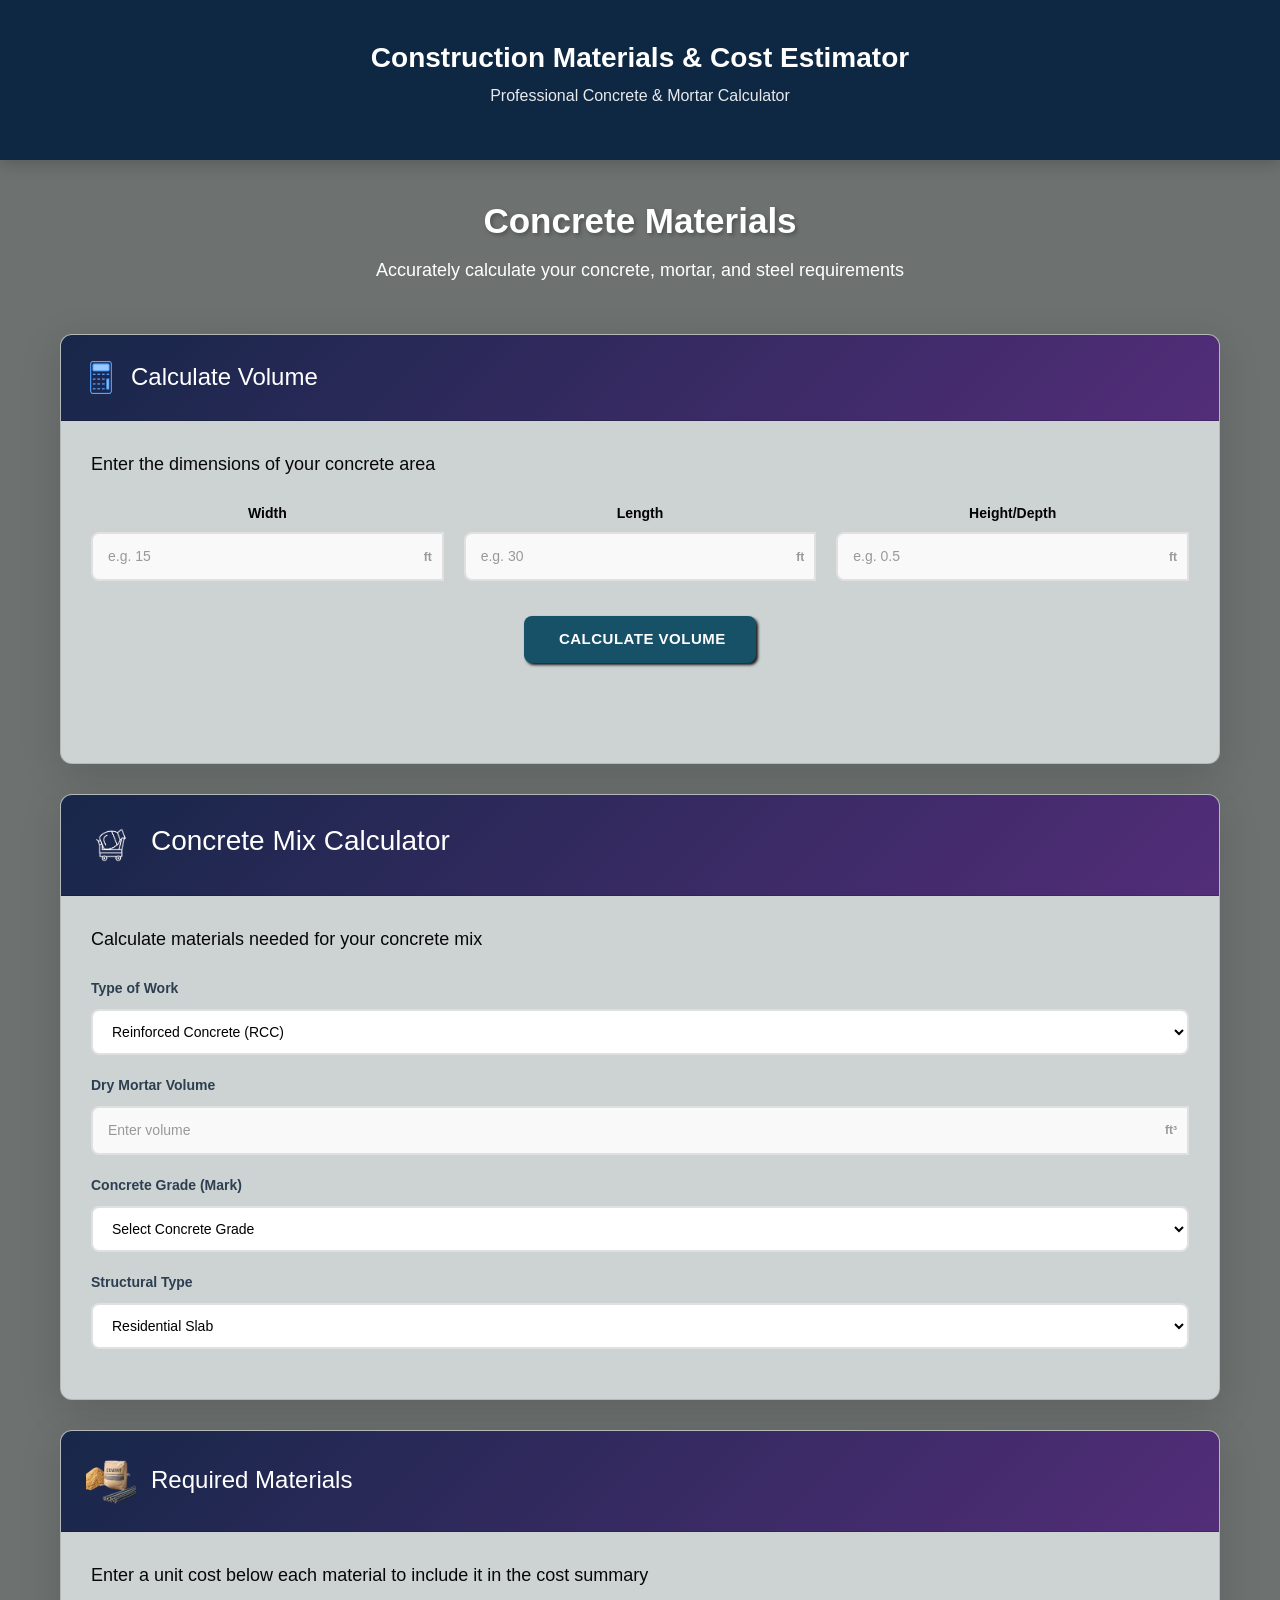
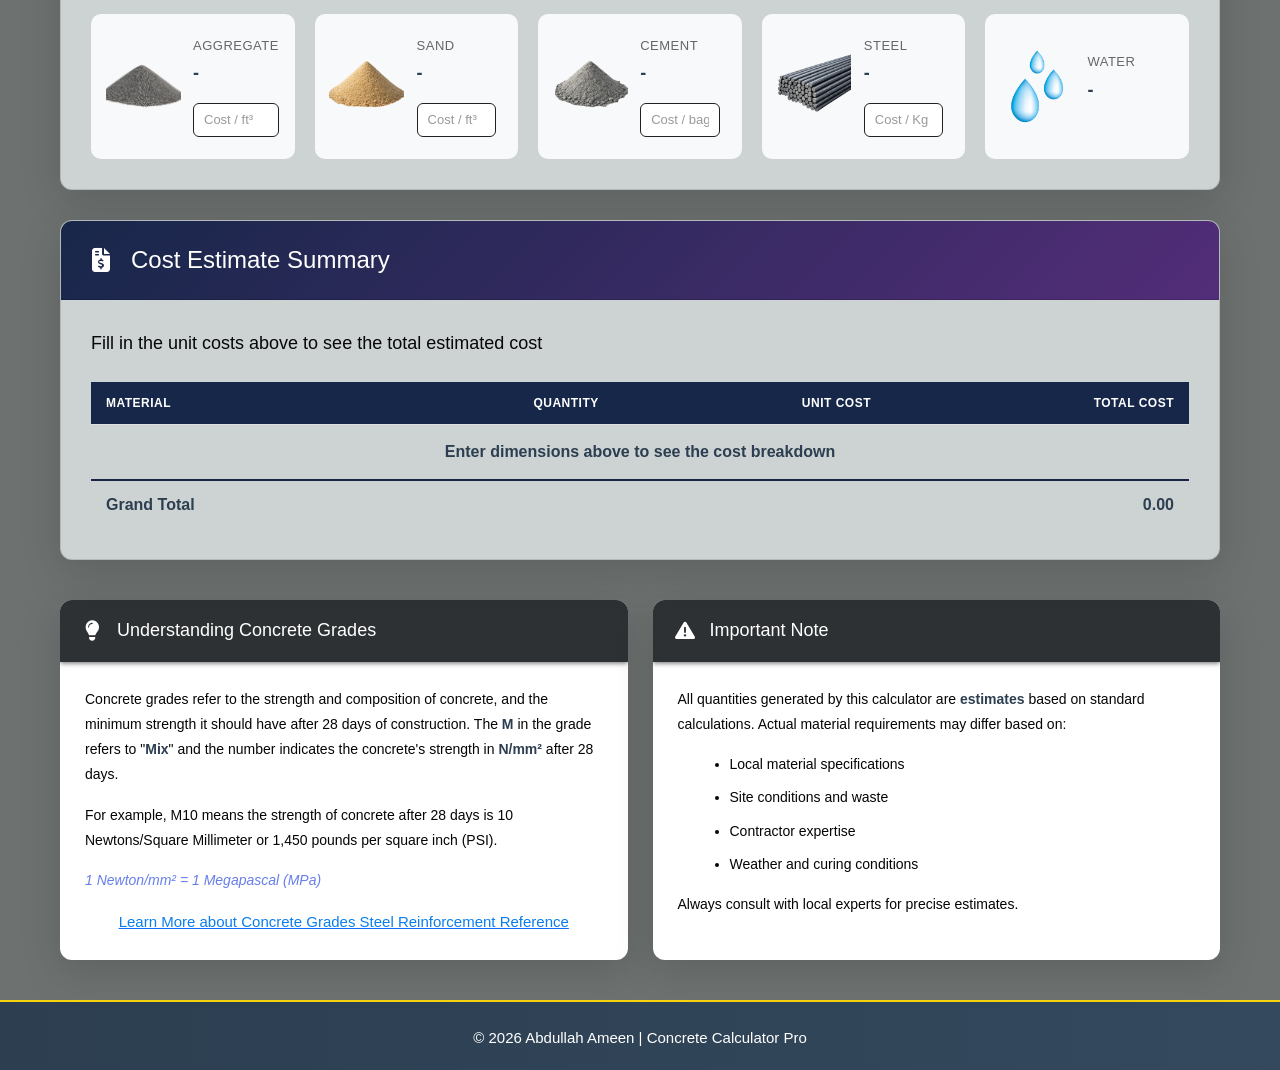
==== commit cfe0d924: "update" ====
--- a/index.html
+++ b/index.html
@@ -6,7 +6,6 @@
     <link rel="stylesheet" href="css/bootstrap.min.css">
     <link rel="stylesheet" href="css/style.css">
     <link rel="stylesheet" href="data/all.min.css">
-    <link rel="stylesheet" href="data/webfonts/fa-regular-400.woff2">
     <title>Concrete Materials Calculator - Professional Grade</title>
     <meta property="og:image:type" content="data/materials.png" />
 </head>
@@ -14,8 +13,8 @@
     <!-- Navigation Header -->
     <nav class="navbar">
         <div class="nav-container">
-            <div class="nav-brand" style="text-align: center;">
-                <span style="font-weight: bold; font-size: 1.2em;">Construction Materials & Cost Estimator</span>
+            <div class="nav-brand">
+                <span class="nav-brand-text">Construction Materials & Cost Estimator</span>
             </div>
             <p class="nav-subtitle">Professional Concrete & Mortar Calculator</p>
         </div>
@@ -25,7 +24,7 @@
         <!-- Hero Section -->
         <div class="hero-section">
             <div class="hero-content">
-                <h1>Concrete Materials</h1>
+                <h1 style="font-size: 35px;">Concrete Materials</h1>
                 <p>Accurately calculate your concrete, mortar, and steel requirements</p>
             </div>
         </div>
@@ -145,7 +144,7 @@
                     <div class="results-grid">
                         <div class="result-item" id="aggregateItem">
                             <div class="result-icon aggregate-icon">
-                                <img src="assets/icons/aggregate.png" alt="Aggregate" class="result-icon-img">
+                                <img src="data/aggregate.png" alt="Aggregate" class="result-icon-img">
                             </div>
                             <div class="result-content">
                                 <p class="result-label">Aggregate</p>
@@ -157,7 +156,7 @@
                         </div>
                         <div class="result-item" id="sandItem">
                             <div class="result-icon sand-icon">
-                                <img src="assets/icons/sand.png" alt="Sand" class="result-icon-img">
+                                <img src="data/sand.png" alt="Sand" class="result-icon-img">
                             </div>
                             <div class="result-content">
                                 <p class="result-label">Sand</p>
@@ -169,7 +168,7 @@
                         </div>
                         <div class="result-item" id="cementItem">
                             <div class="result-icon cement-icon">
-                                <img src="assets/icons/cement.png" alt="Cement" class="result-icon-img">
+                                <img src="data/cement.png" alt="Cement" class="result-icon-img">
                             </div>
                             <div class="result-content">
                                 <p class="result-label">Cement</p>
@@ -181,7 +180,7 @@
                         </div>
                         <div class="result-item" id="steelItem">
                             <div class="result-icon steel-icon">
-                                <img src="assets/icons/steel.png" alt="Steel" class="result-icon-img">
+                                <img src="data/steel.png" alt="Steel" class="result-icon-img">
                             </div>
                             <div class="result-content">
                                 <p class="result-label">Steel</p>
--- a/css/style.css
+++ b/css/style.css
@@ -19,7 +19,7 @@
     box-shadow: 0 4px 15px rgba(0, 0, 0, 0.2);
     position: sticky;
     top: 0;
-    height: 160px;
+    min-height: 160px;
     z-index: 100;
 }
 
@@ -27,22 +27,32 @@
     max-width: 1200px;
     margin: 0 auto;
     padding: 0 20px;
+    box-sizing: border-box;
 }
 
 .nav-brand {
-    font-size: 28px;
+    display: flex;
+    align-items: center;
+    justify-content: center;
+    text-align: center;
+    gap: 12px;
+}
+
+.nav-brand-text {
     font-weight: 700;
-    display: flex;
-    align-items: center;
-    gap: 12px;
+    font-size: clamp(18px, 5vw, 28px);
+    word-wrap: break-word;
+    overflow-wrap: break-word;
 }
 
 .nav-subtitle {
-    font-size: 16px;
+    font-size: clamp(13px, 3.5vw, 16px);
     opacity: 0.9;
     margin-top: 5px;
     font-weight: 300;
     text-align: center;
+    word-wrap: break-word;
+    overflow-wrap: break-word;
 }
 
 /* Main Container */
@@ -465,6 +475,15 @@
 
 /* Responsive Design */
 @media (max-width: 768px) {
+    .navbar {
+        padding: 15px 0;
+        min-height: 0;
+    }
+
+    .nav-container {
+        padding: 0 15px;
+    }
+
     .hero-content h1 {
         font-size: 32px;
     }
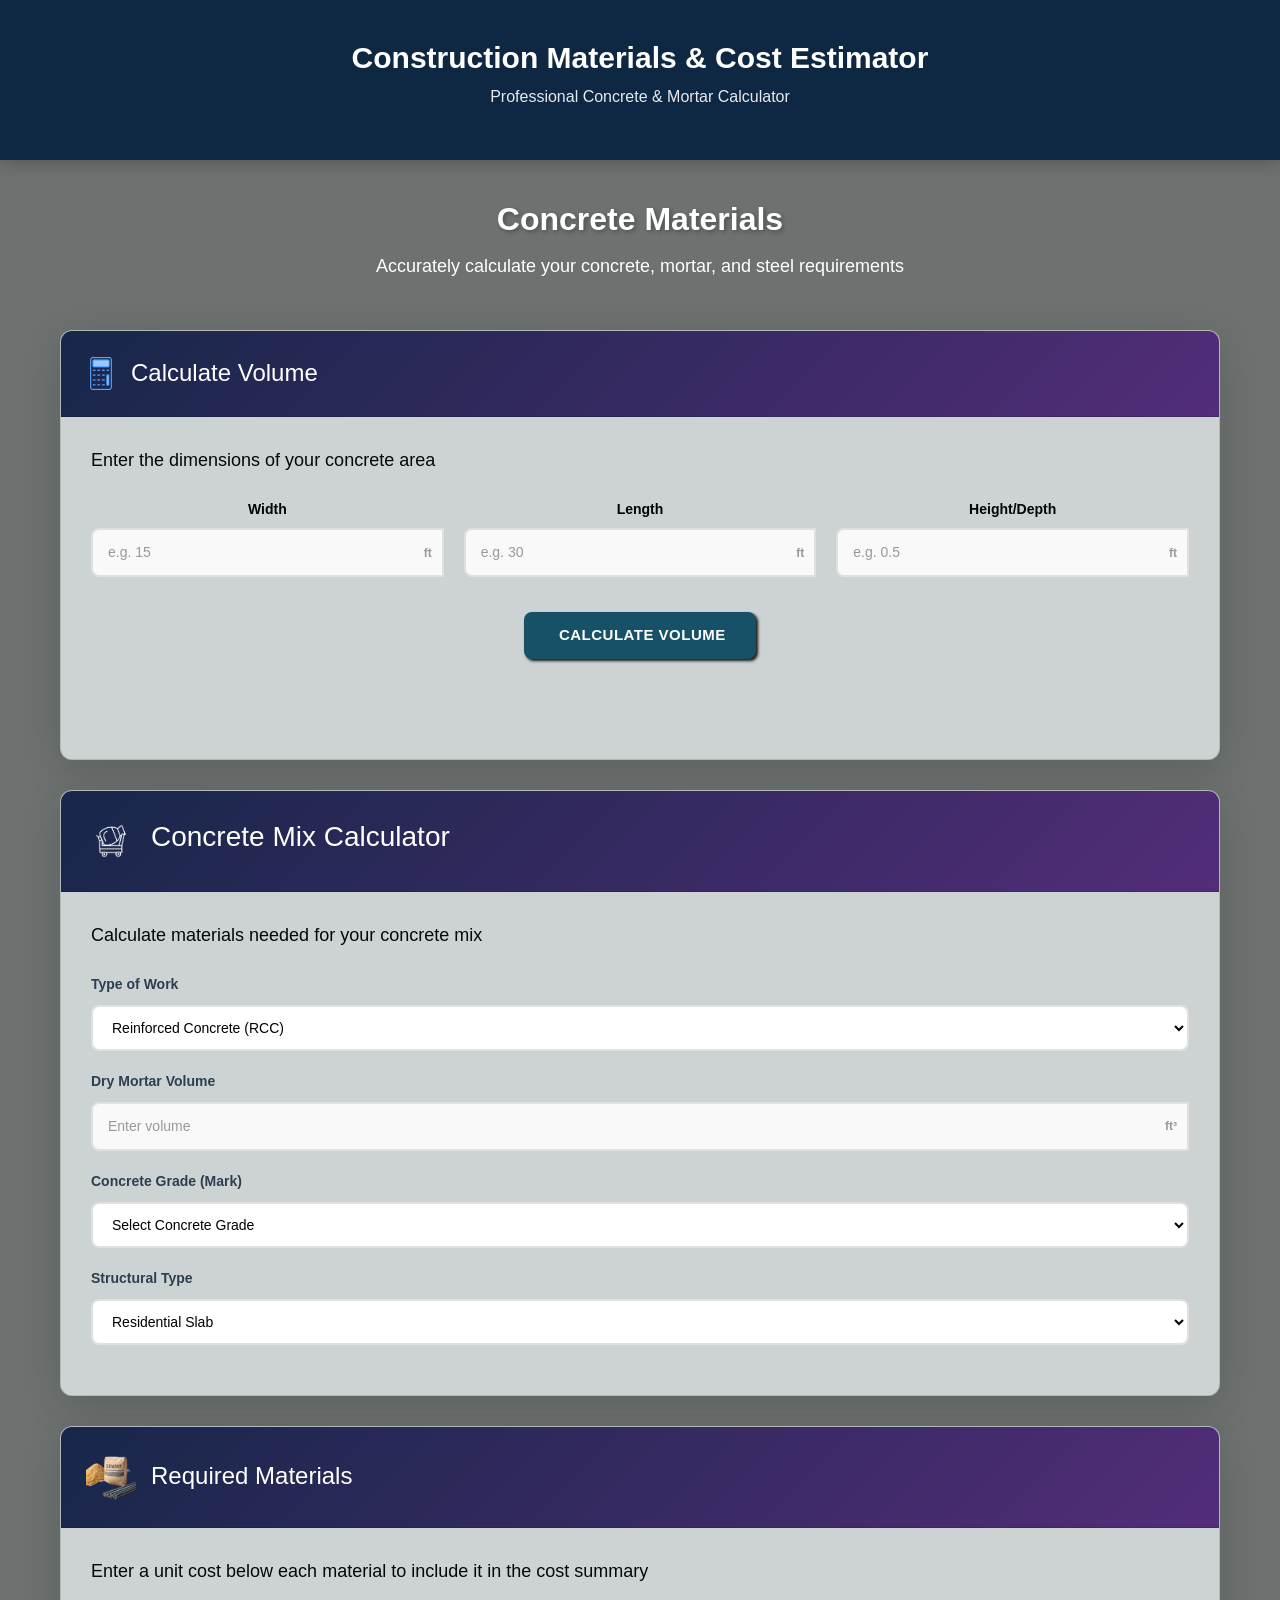
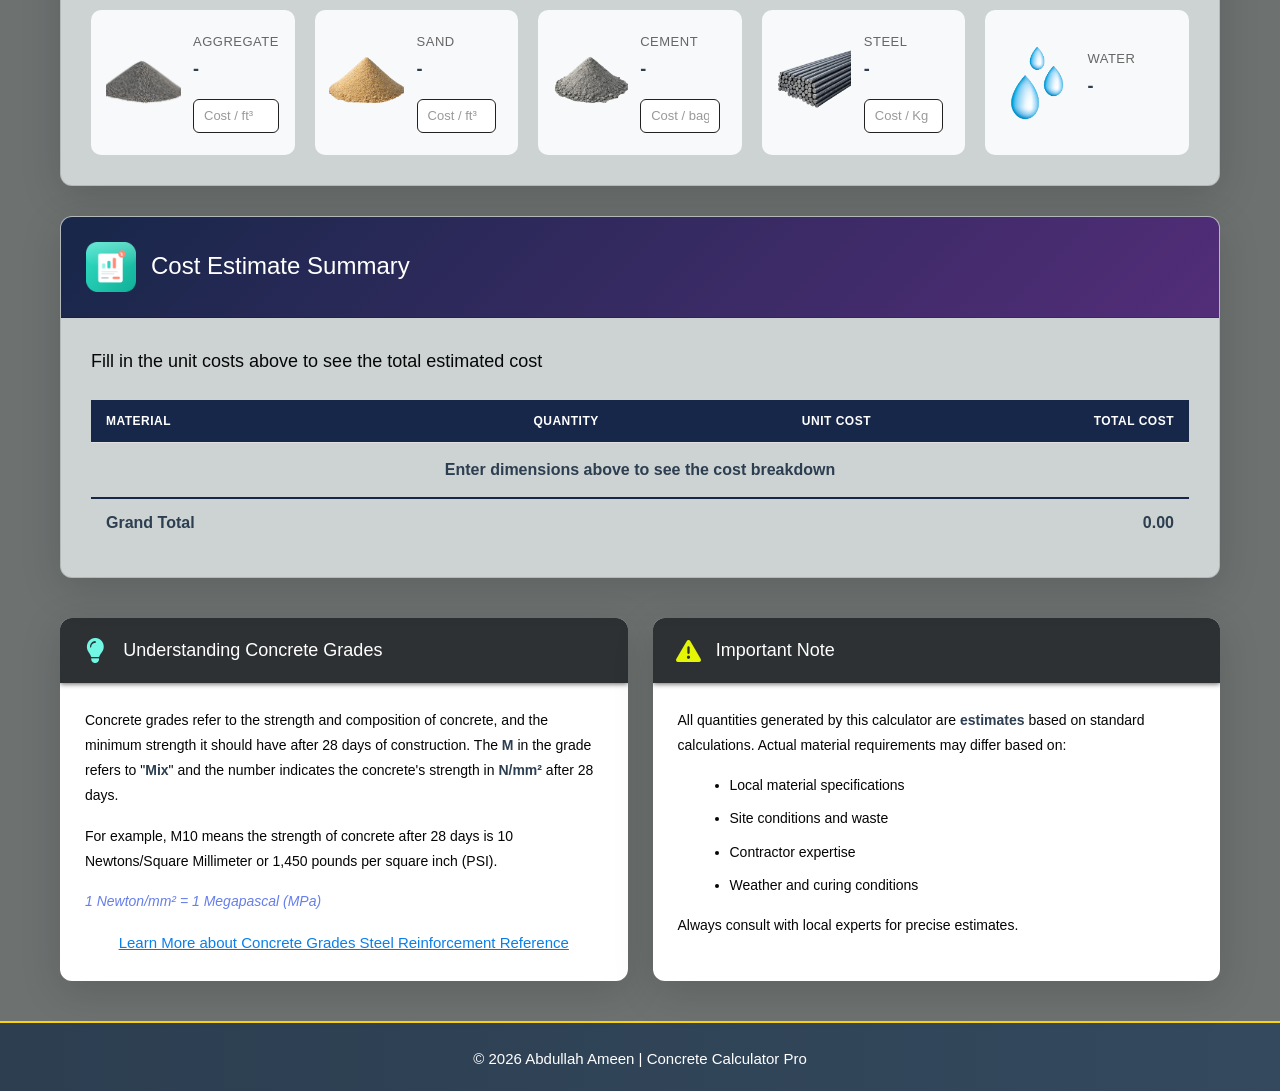
==== commit 01adcff4: "new updates" ====
--- a/index.html
+++ b/index.html
@@ -24,7 +24,7 @@
         <!-- Hero Section -->
         <div class="hero-section">
             <div class="hero-content">
-                <h1 style="font-size: 35px;">Concrete Materials</h1>
+                <h1 style="font-size: 32px;">Concrete Materials</h1>
                 <p>Accurately calculate your concrete, mortar, and steel requirements</p>
             </div>
         </div>
@@ -231,7 +231,8 @@
             <!-- Cost Summary Section -->
             <div class="card summary-card">
                 <div class="card-header">
-                    <i class="fas fa-file-invoice-dollar"></i>
+                    <img src="data/estimates.png" alt="" class="icon1">
+
                     <h2>Cost Estimate Summary</h2>
                 </div>
                 <div class="card-body">
@@ -264,7 +265,7 @@
             <div class="info-section">
                 <div class="info-card notes-card">
                     <div class="info-header">
-                        <i class="fas fa-lightbulb"></i>
+                        <i class="fas fa-lightbulb" style="color: #73f7e5; font-size:25px"></i>
                         <h3>Understanding Concrete Grades</h3>
                     </div>
                     <div class="info-content">
@@ -277,7 +278,7 @@
 
                 <div class="info-card disclaimer-card">
                     <div class="info-header">
-                        <i class="fas fa-exclamation-triangle"></i>
+                        <i class="fas fa-exclamation-triangle" style="color: #e5f506; font-size:25px;"></i>
                         <h3>Important Note</h3>
                     </div>
                     <div class="info-content">
--- a/css/style.css
+++ b/css/style.css
@@ -40,7 +40,7 @@
 
 .nav-brand-text {
     font-weight: 700;
-    font-size: clamp(18px, 5vw, 28px);
+    font-size: clamp(18px, 5vw, 30px);
     word-wrap: break-word;
     overflow-wrap: break-word;
 }
